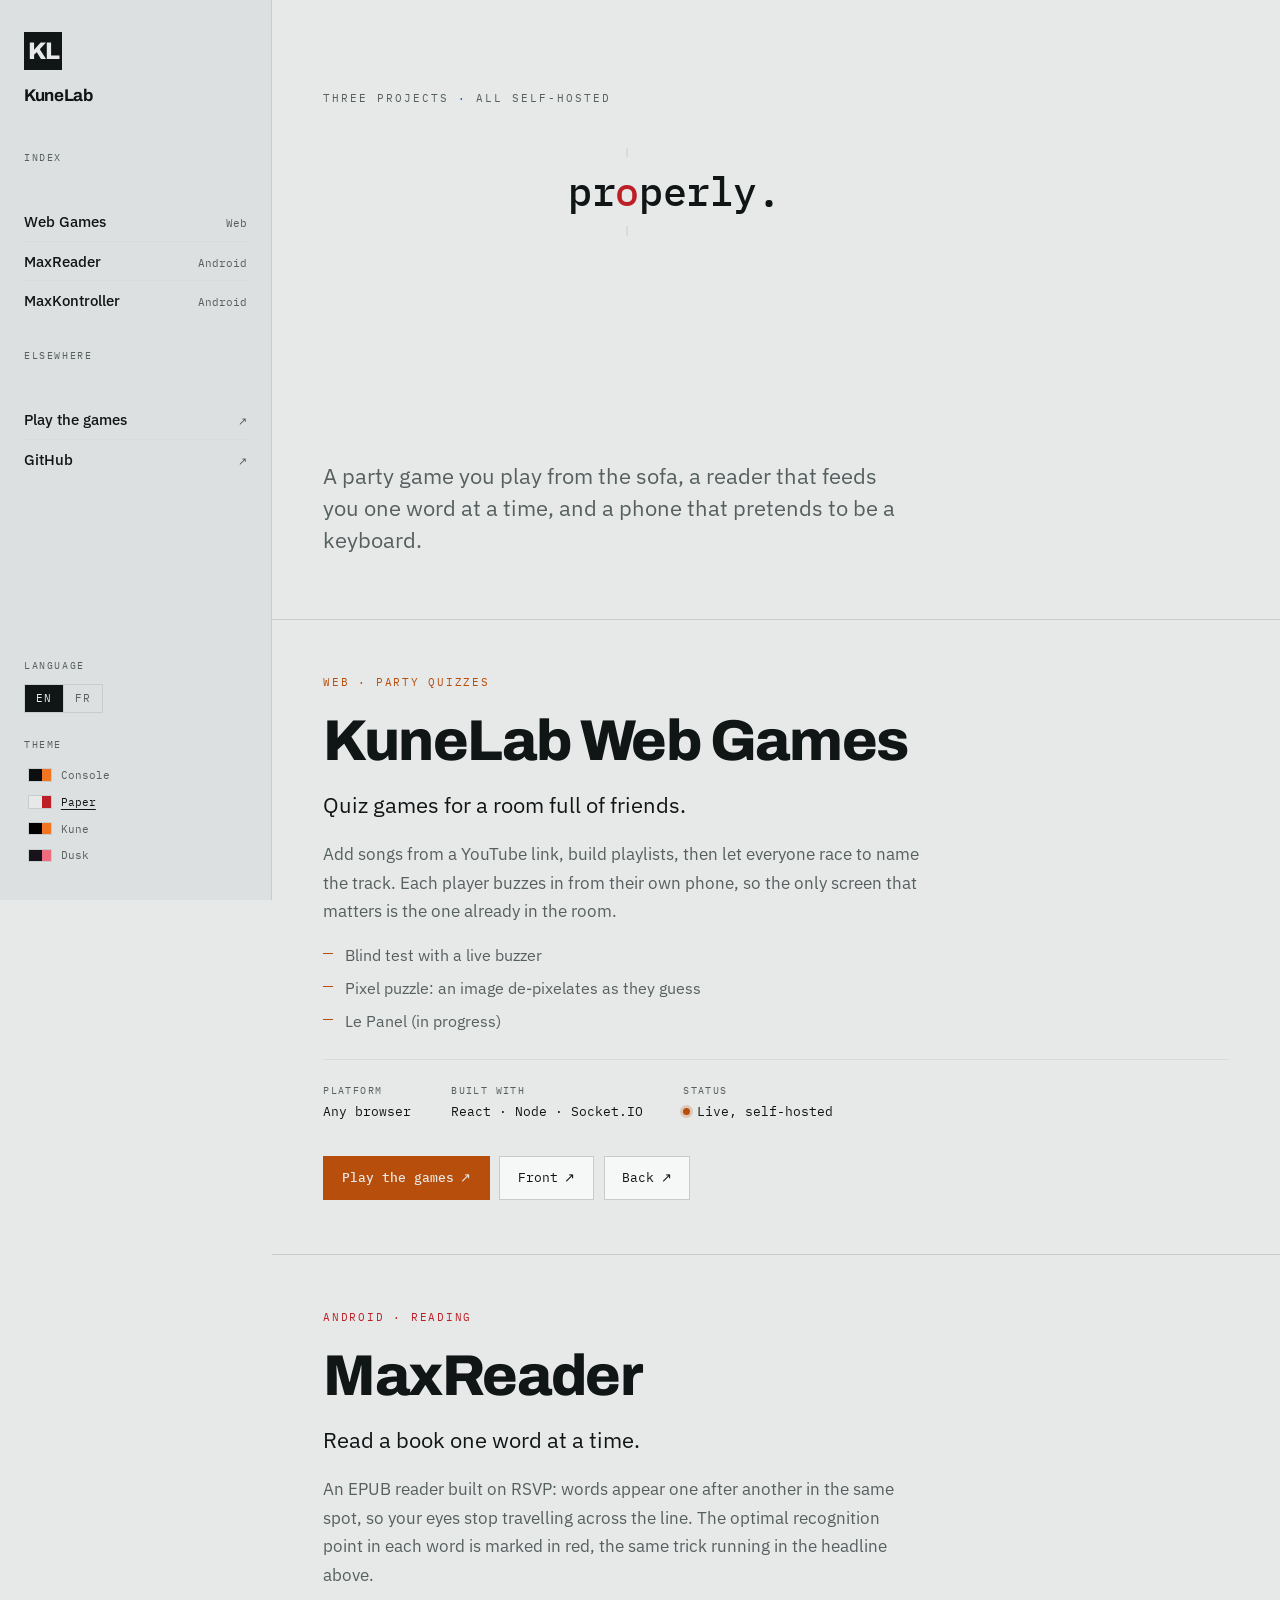
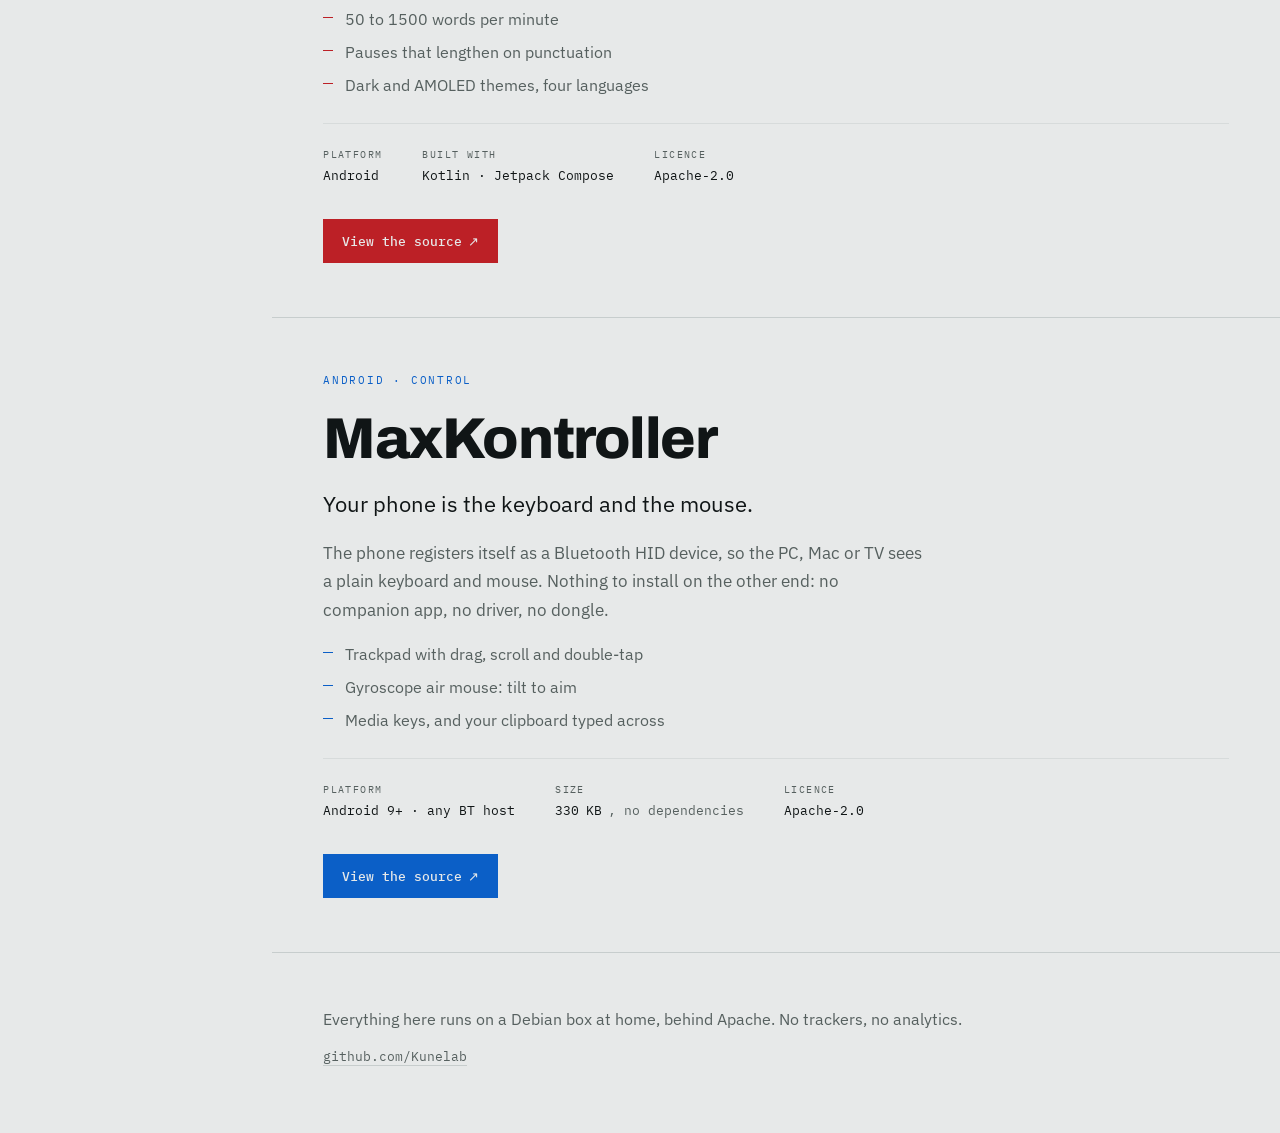
==== index.html @ f1deb6cd "initial commit" ====
<!doctype html>
<html lang="en">
  <head>
    <meta charset="utf-8" />
    <meta name="viewport" content="width=device-width, initial-scale=1" />
    <title>KuneLab: projects</title>
    <meta
      name="description"
      content="Index of the projects built at KuneLab: Web Games party quizzes, the MaxReader RSVP reader, and the MaxKontroller Bluetooth remote."
    />
    <link
      rel="icon"
      href="data:image/svg+xml,%3Csvg xmlns='http://www.w3.org/2000/svg' viewBox='0 0 32 32'%3E%3Crect width='32' height='32' rx='6' fill='%230B0F10'/%3E%3Cpath d='M10 9h3v5l5-5h4l-6 6 6 8h-4l-5-6v6h-3z' fill='%23F47521'/%3E%3C/svg%3E"
    />
    <link rel="stylesheet" href="assets/css/hub.css" />
  </head>
  <body>
    <a class="skip" href="#main" data-i18n="skip">Skip to content</a>

    <div class="shell">
      <header class="rail">
        <div class="rail__top">
          <a class="mark" href="#top">
            <span class="mark__glyph" aria-hidden="true">KL</span>
            <span class="mark__name">KuneLab</span>
          </a>
        </div>

        <nav class="rail__nav" aria-label="Projects">
          <p class="rail__label" data-i18n="navIndex">Index</p>
          <ol class="nav">
            <li>
              <a href="#web-games"
                ><span class="nav__name" data-i18n="navGames">Web Games</span
                ><span class="nav__kind" data-i18n="kindWeb">Web</span></a
              >
            </li>
            <li>
              <a href="#maxreader"
                ><span class="nav__name">MaxReader</span
                ><span class="nav__kind" data-i18n="kindAndroid"
                  >Android</span
                ></a
              >
            </li>
            <li>
              <a href="#maxkontroller"
                ><span class="nav__name">MaxKontroller</span
                ><span class="nav__kind" data-i18n="kindAndroid2"
                  >Android</span
                ></a
              >
            </li>
          </ol>

          <p class="rail__label" data-i18n="navElsewhere">Elsewhere</p>
          <ul class="nav nav--ext">
            <li>
              <a href="https://kunelab.duckdns.org" rel="noopener"
                ><span class="nav__name" data-i18n="playGames">Play the games</span
                ><span class="nav__ext" aria-hidden="true">↗</span></a
              >
            </li>
            <li>
              <a href="https://github.com/Kunelab" rel="noopener"
                ><span class="nav__name">GitHub</span
                ><span class="nav__ext" aria-hidden="true">↗</span></a
              >
            </li>
          </ul>
        </nav>

        <div class="rail__controls">
          <div class="ctl">
            <p class="rail__label" id="lang-label" data-i18n="language">
              Language
            </p>
            <div class="seg" role="group" aria-labelledby="lang-label">
              <button
                type="button"
                class="seg__btn"
                data-lang="en"
                aria-pressed="true"
              >
                EN
              </button>
              <button
                type="button"
                class="seg__btn"
                data-lang="fr"
                aria-pressed="false"
              >
                FR
              </button>
            </div>
          </div>

          <div class="ctl">
            <p class="rail__label" id="theme-label" data-i18n="theme">Theme</p>
            <div class="themes" role="group" aria-labelledby="theme-label">
              <button
                type="button"
                class="swatch"
                data-set-theme="console"
                aria-pressed="true"
              >
                <span
                  class="swatch__chip swatch__chip--console"
                  aria-hidden="true"
                ></span>
                <span class="swatch__name">Console</span>
              </button>
              <button
                type="button"
                class="swatch"
                data-set-theme="paper"
                aria-pressed="false"
              >
                <span
                  class="swatch__chip swatch__chip--paper"
                  aria-hidden="true"
                ></span>
                <span class="swatch__name">Paper</span>
              </button>
              <button
                type="button"
                class="swatch"
                data-set-theme="kune"
                aria-pressed="false"
              >
                <span
                  class="swatch__chip swatch__chip--kune"
                  aria-hidden="true"
                ></span>
                <span class="swatch__name">Kune</span>
              </button>
              <button
                type="button"
                class="swatch"
                data-set-theme="dusk"
                aria-pressed="false"
              >
                <span
                  class="swatch__chip swatch__chip--dusk"
                  aria-hidden="true"
                ></span>
                <span class="swatch__name">Dusk</span>
              </button>
            </div>
          </div>
        </div>
      </header>

      <main id="main" class="main">
        <section class="hero" id="top">
          <p class="hero__eyebrow">
            <span data-i18n="heroEyebrow">Three projects</span>
            <span class="hero__dot" aria-hidden="true">·</span>
            <span data-i18n="heroEyebrow2">all self-hosted</span>
          </p>

          <div class="rsvp" aria-hidden="true">
            <div class="rsvp__guide rsvp__guide--top"></div>
            <div class="rsvp__word">
              <span class="rsvp__pre"></span><span class="rsvp__orp"></span
              ><span class="rsvp__post"></span>
            </div>
            <div class="rsvp__guide rsvp__guide--bottom"></div>
          </div>

          <h1 class="hero__title" data-i18n="heroTitle">
            Small things that do one thing properly.
          </h1>
          <p class="hero__sub" data-i18n="heroSub">
            A party game you play from the sofa, a reader that feeds you one
            word at a time, and a phone that pretends to be a keyboard.
          </p>
        </section>

        <article class="entry entry--kune" id="web-games">
          <p class="entry__kind">
            <span data-i18n="kuneKind">Web · party quizzes</span>
          </p>
          <h2 class="entry__title">KuneLab Web Games</h2>
          <p class="entry__thesis" data-i18n="kuneThesis">
            Party games for a room full of friends.
          </p>
          <div class="entry__body">
            <p data-i18n="kuneDesc">
              Add songs from a YouTube link, build playlists, then let everyone
              race to name the track. Each player buzzes in from their own
              phone, so the only screen that matters is the one already in the
              room.
            </p>
            <ul class="feats">
              <li data-i18n="kuneF1">Blind test with a live buzzer</li>
              <li data-i18n="kuneF2">
                Pixel puzzle: an image de-pixelates as they guess
              </li>
              <li data-i18n="kuneF3">Le Panel (in progress)</li>
            </ul>
          </div>
          <dl class="spec">
            <div>
              <dt data-i18n="specPlatform">Platform</dt>
              <dd data-i18n="kuneSpec1">Any browser</dd>
            </div>
            <div>
              <dt data-i18n="specBuilt">Built with</dt>
              <dd>React · Node · Socket.IO</dd>
            </div>
            <div>
              <dt data-i18n="specStatus">Status</dt>
              <dd>
                <span class="dot dot--live" aria-hidden="true"></span
                ><span data-i18n="kuneSpec3">Live, self-hosted</span>
              </dd>
            </div>
          </dl>
          <div class="entry__actions">
            <a
              class="btn btn--primary"
              href="https://kunelab.duckdns.org"
              rel="noopener"
              ><span data-i18n="kuneCta">Play the games</span>
              <span aria-hidden="true">↗</span></a
            >
            <a
              class="btn"
              href="https://github.com/Kunelab/web-games-front"
              rel="noopener"
              ><span data-i18n="sourceFront">Front</span>
              <span aria-hidden="true">↗</span></a
            >
            <a
              class="btn"
              href="https://github.com/Kunelab/web-games-back"
              rel="noopener"
              ><span data-i18n="sourceBack">Back</span>
              <span aria-hidden="true">↗</span></a
            >
          </div>
        </article>

        <article class="entry entry--reader" id="maxreader">
          <p class="entry__kind">
            <span data-i18n="readerKind">Android · reading</span>
          </p>
          <h2 class="entry__title">MaxReader</h2>
          <p class="entry__thesis" data-i18n="readerThesis">
            Read a book one word at a time.
          </p>
          <div class="entry__body">
            <p data-i18n="readerDesc">
              An EPUB reader built on RSVP: words appear one after another in
              the same spot, so your eyes stop travelling across the line. The
              optimal recognition point in each word is marked in red, the same
              trick running in the headline above.
            </p>
            <ul class="feats">
              <li data-i18n="readerF1">50 to 1500 words per minute</li>
              <li data-i18n="readerF2">Pauses that lengthen on punctuation</li>
              <li data-i18n="readerF3">
                Dark and AMOLED themes, four languages
              </li>
            </ul>
          </div>
          <dl class="spec">
            <div>
              <dt data-i18n="specPlatform2">Platform</dt>
              <dd>Android</dd>
            </div>
            <div>
              <dt data-i18n="specBuilt2">Built with</dt>
              <dd>Kotlin · Jetpack Compose</dd>
            </div>
            <div>
              <dt data-i18n="specLicence">Licence</dt>
              <dd>Apache-2.0</dd>
            </div>
          </dl>
          <div class="entry__actions">
            <a
              class="btn btn--primary"
              href="https://github.com/Kunelab/MaxReader"
              rel="noopener"
              ><span data-i18n="viewSource">View the source</span>
              <span aria-hidden="true">↗</span></a
            >
          </div>
        </article>

        <article class="entry entry--kontroller" id="maxkontroller">
          <p class="entry__kind">
            <span data-i18n="kontrollerKind">Android · control</span>
          </p>
          <h2 class="entry__title">MaxKontroller</h2>
          <p class="entry__thesis" data-i18n="kontrollerThesis">
            Your phone is the keyboard and the mouse.
          </p>
          <div class="entry__body">
            <p data-i18n="kontrollerDesc">
              The phone registers itself as a Bluetooth HID device, so the PC,
              Mac or TV sees a plain keyboard and mouse. Nothing to install on
              the other end: no companion app, no driver, no dongle.
            </p>
            <ul class="feats">
              <li data-i18n="kontrollerF1">
                Trackpad with drag, scroll and double-tap
              </li>
              <li data-i18n="kontrollerF2">Gyroscope air mouse: tilt to aim</li>
              <li data-i18n="kontrollerF3">
                Media keys, and your clipboard typed across
              </li>
            </ul>
          </div>
          <dl class="spec">
            <div>
              <dt data-i18n="specPlatform3">Platform</dt>
              <dd data-i18n="kontrollerSpec1">Android 9+ · any BT host</dd>
            </div>
            <div>
              <dt data-i18n="specSize">Size</dt>
              <dd>
                <span class="num">330</span> KB<span
                  class="spec__note"
                  data-i18n="noDeps"
                  >, no dependencies</span
                >
              </dd>
            </div>
            <div>
              <dt data-i18n="specLicence2">Licence</dt>
              <dd>Apache-2.0</dd>
            </div>
          </dl>
          <div class="entry__actions">
            <a
              class="btn btn--primary"
              href="https://github.com/Kunelab/MaxKontroller"
              rel="noopener"
              ><span data-i18n="viewSource2">View the source</span>
              <span aria-hidden="true">↗</span></a
            >
          </div>
        </article>

        <footer class="foot">
          <p data-i18n="footNote">
            Everything here runs on a Debian box at home, behind Apache. No
            trackers, no analytics.
          </p>
          <p class="foot__meta">
            <a href="https://github.com/Kunelab" rel="noopener"
              >github.com/Kunelab</a
            >
          </p>
        </footer>
      </main>
    </div>

    <script src="assets/js/hub.js"></script>
  </body>
</html>
---- assets/css/hub.css ----
/* ============================================================
   Maxime Pinard hub
   Archivo (display) · IBM Plex Sans (body) · IBM Plex Mono (spec)
   ============================================================ */

@font-face{font-family:Archivo;font-style:normal;font-weight:700;font-display:swap;
  src:url(../fonts/archivo-700-latin.woff2) format("woff2");
  unicode-range:U+0000-00FF,U+0131,U+0152-0153,U+02BB-02BC,U+02C6,U+02DA,U+02DC,U+2000-206F,U+2074,U+20AC,U+2122,U+2191,U+2193,U+2212,U+2215,U+FEFF,U+FFFD}
@font-face{font-family:Archivo;font-style:normal;font-weight:700;font-display:swap;
  src:url(../fonts/archivo-700-latin-ext.woff2) format("woff2");
  unicode-range:U+0100-02BA,U+02BD-02C5,U+02C7-02CC,U+1E00-1E9F,U+2020,U+20A0-20AB,U+2C60-2C7F,U+A720-A7FF}
@font-face{font-family:Archivo;font-style:normal;font-weight:800;font-display:swap;
  src:url(../fonts/archivo-800-latin.woff2) format("woff2");
  unicode-range:U+0000-00FF,U+0131,U+0152-0153,U+2000-206F,U+2122,U+FEFF,U+FFFD}
@font-face{font-family:Archivo;font-style:normal;font-weight:800;font-display:swap;
  src:url(../fonts/archivo-800-latin-ext.woff2) format("woff2");
  unicode-range:U+0100-02BA,U+1E00-1E9F,U+2C60-2C7F,U+A720-A7FF}

@font-face{font-family:"Plex Sans";font-style:normal;font-weight:400;font-display:swap;
  src:url(../fonts/plexsans-400-latin.woff2) format("woff2");
  unicode-range:U+0000-00FF,U+0131,U+0152-0153,U+2000-206F,U+20AC,U+2122,U+FEFF,U+FFFD}
@font-face{font-family:"Plex Sans";font-style:normal;font-weight:400;font-display:swap;
  src:url(../fonts/plexsans-400-latin-ext.woff2) format("woff2");
  unicode-range:U+0100-02BA,U+1E00-1E9F,U+2C60-2C7F,U+A720-A7FF}
@font-face{font-family:"Plex Sans";font-style:normal;font-weight:500;font-display:swap;
  src:url(../fonts/plexsans-500-latin.woff2) format("woff2");
  unicode-range:U+0000-00FF,U+0131,U+0152-0153,U+2000-206F,U+20AC,U+2122,U+FEFF,U+FFFD}
@font-face{font-family:"Plex Sans";font-style:normal;font-weight:500;font-display:swap;
  src:url(../fonts/plexsans-500-latin-ext.woff2) format("woff2");
  unicode-range:U+0100-02BA,U+1E00-1E9F,U+2C60-2C7F,U+A720-A7FF}

@font-face{font-family:"Plex Mono";font-style:normal;font-weight:400;font-display:swap;
  src:url(../fonts/plexmono-400-latin.woff2) format("woff2");
  unicode-range:U+0000-00FF,U+0131,U+0152-0153,U+2000-206F,U+20AC,U+2122,U+FEFF,U+FFFD}
@font-face{font-family:"Plex Mono";font-style:normal;font-weight:400;font-display:swap;
  src:url(../fonts/plexmono-400-latin-ext.woff2) format("woff2");
  unicode-range:U+0100-02BA,U+1E00-1E9F,U+2C60-2C7F,U+A720-A7FF}
@font-face{font-family:"Plex Mono";font-style:normal;font-weight:500;font-display:swap;
  src:url(../fonts/plexmono-500-latin.woff2) format("woff2");
  unicode-range:U+0000-00FF,U+0131,U+0152-0153,U+2000-206F,U+20AC,U+2122,U+FEFF,U+FFFD}
@font-face{font-family:"Plex Mono";font-style:normal;font-weight:500;font-display:swap;
  src:url(../fonts/plexmono-500-latin-ext.woff2) format("woff2");
  unicode-range:U+0100-02BA,U+1E00-1E9F,U+2C60-2C7F,U+A720-A7FF}

/* ---------- tokens : PAPER is the complete light default ---------- */
:root{
  --ground:#E7E9E9; --surface:#F6F7F7; --sunk:#DDE0E0;
  --line:#C7CDCD; --line-soft:#D7DBDB;
  --ink:#101516; --ink-muted:#56605F;
  --a-kune:#B84E0B; --a-reader:#BC2026; --a-kontroller:#0B5FC7;
  --focus:#0B5FC7; --orp:#BC2026;
  --shadow:0 1px 0 rgba(16,21,22,.06);

  --display:Archivo,"Arial Black",system-ui,sans-serif;
  --body:"Plex Sans",system-ui,-apple-system,Segoe UI,sans-serif;
  --mono:"Plex Mono",ui-monospace,SFMono-Regular,Consolas,monospace;

  --s-1:.8125rem; --s0:1rem; --s1:1.0625rem; --s2:1.375rem;
  --s3:clamp(2.2rem,5.5vw,3.6rem); --s4:clamp(2.6rem,7.5vw,5.4rem);

  --rail:17rem; --measure:60ch; --pad:clamp(1.25rem,4vw,3.5rem);
}

/* system dark, when no explicit host or hub choice */
@media (prefers-color-scheme:dark){
  :root:not([data-theme="light"]){
    --ground:#0B0F10; --surface:#121819; --sunk:#080B0C;
    --line:#232D2F; --line-soft:#1A2224;
    --ink:#E6EDEB; --ink-muted:#8B9A98;
    --a-kune:#F47521; --a-reader:#E5484D; --a-kontroller:#5B9DFF;
    --focus:#46C9B4; --orp:#E5484D;
    --shadow:0 1px 0 rgba(0,0,0,.5);
  }
}
/* host toggle set to dark */
:root[data-theme="dark"]{
  --ground:#0B0F10; --surface:#121819; --sunk:#080B0C;
  --line:#232D2F; --line-soft:#1A2224;
  --ink:#E6EDEB; --ink-muted:#8B9A98;
  --a-kune:#F47521; --a-reader:#E5484D; --a-kontroller:#5B9DFF;
  --focus:#46C9B4; --orp:#E5484D;
  --shadow:0 1px 0 rgba(0,0,0,.5);
}

/* ---------- explicit theme propositions (must come last) ---------- */
:root[data-hub-theme="paper"]{
  --ground:#E7E9E9; --surface:#F6F7F7; --sunk:#DDE0E0;
  --line:#C7CDCD; --line-soft:#D7DBDB;
  --ink:#101516; --ink-muted:#56605F;
  --a-kune:#B84E0B; --a-reader:#BC2026; --a-kontroller:#0B5FC7;
  --focus:#0B5FC7; --orp:#BC2026;
  --shadow:0 1px 0 rgba(16,21,22,.06);
}
:root[data-hub-theme="console"]{
  --ground:#0B0F10; --surface:#121819; --sunk:#080B0C;
  --line:#232D2F; --line-soft:#1A2224;
  --ink:#E6EDEB; --ink-muted:#8B9A98;
  --a-kune:#F47521; --a-reader:#E5484D; --a-kontroller:#5B9DFF;
  --focus:#46C9B4; --orp:#E5484D;
  --shadow:0 1px 0 rgba(0,0,0,.5);
}
:root[data-hub-theme="kune"]{
  --ground:#000000; --surface:#0C0C0C; --sunk:#000000;
  --line:#282828; --line-soft:#1A1A1A;
  --ink:#FFFFFF; --ink-muted:#979797;
  --a-kune:#F47521; --a-reader:#F47521; --a-kontroller:#F47521;
  --focus:#F47521; --orp:#F47521;
  --shadow:0 1px 0 rgba(0,0,0,.6);
}
:root[data-hub-theme="dusk"]{
  --ground:#17121C; --surface:#201A28; --sunk:#110D15;
  --line:#332B3E; --line-soft:#261F2E;
  --ink:#F1E7EC; --ink-muted:#A294AE;
  --a-kune:#F0A868; --a-reader:#EE6C7E; --a-kontroller:#8FA7F0;
  --focus:#F0A868; --orp:#EE6C7E;
  --shadow:0 1px 0 rgba(0,0,0,.5);
}

/* ---------- base ---------- */
*,*::before,*::after{box-sizing:border-box}
html{-webkit-text-size-adjust:100%}
body{
  margin:0; background:var(--ground); color:var(--ink);
  font-family:var(--body); font-size:var(--s1); line-height:1.62;
  -webkit-font-smoothing:antialiased;
}
h1,h2,h3{margin:0; font-family:var(--display); font-weight:800; line-height:1.02;
  letter-spacing:-.025em; text-wrap:balance}
p{margin:0}
ul,ol{margin:0; padding:0; list-style:none}
a{color:inherit}
:focus-visible{outline:2px solid var(--focus); outline-offset:3px; border-radius:2px}

.skip{position:absolute; left:-9999px; top:0; z-index:20; background:var(--surface);
  color:var(--ink); padding:.75rem 1rem; border:1px solid var(--line)}
.skip:focus{left:.5rem; top:.5rem}

.shell{display:grid; grid-template-columns:var(--rail) minmax(0,1fr); min-height:100vh}

/* ---------- rail ---------- */
.rail{
  position:sticky; top:0; align-self:start; height:100vh;
  display:flex; flex-direction:column; gap:2.5rem;
  padding:2rem 1.5rem; border-right:1px solid var(--line);
  background:var(--sunk); overflow-y:auto;
}
.mark{display:grid; gap:.15rem; text-decoration:none}
.mark__glyph{
  font-family:var(--display); font-weight:800; font-size:1.5rem; letter-spacing:-.05em;
  color:var(--ground); background:var(--ink); width:2.4rem; height:2.4rem;
  display:grid; place-items:center; margin-bottom:.6rem;
}
.mark__name{font-family:var(--display); font-weight:700; font-size:1.0625rem; letter-spacing:-.02em}
.mark__role{font-family:var(--mono); font-size:.6875rem; line-height:1.45; color:var(--ink-muted)}

.rail__label{
  font-family:var(--mono); font-size:.625rem; text-transform:uppercase;
  letter-spacing:.16em; color:var(--ink-muted); margin-bottom:.6rem;
}
.rail__nav{display:grid; gap:1.75rem}
.nav{display:grid; gap:.1rem}
.nav a{
  display:flex; align-items:baseline; justify-content:space-between; gap:.5rem;
  text-decoration:none; padding:.4rem 0; border-bottom:1px solid var(--line-soft);
}
.nav li:last-child a{border-bottom:0}
.nav__name{font-weight:500; font-size:.9375rem}
.nav__kind,.nav__ext{font-family:var(--mono); font-size:.6875rem; color:var(--ink-muted)}
.nav a:hover .nav__name{color:var(--focus)}
.nav a:hover .nav__kind,.nav a:hover .nav__ext{color:var(--focus)}

.rail__controls{margin-top:auto; display:grid; gap:1.5rem}
.seg{display:inline-flex; border:1px solid var(--line)}
.seg__btn{
  font-family:var(--mono); font-size:.6875rem; letter-spacing:.08em;
  padding:.4rem .7rem; background:transparent; color:var(--ink-muted);
  border:0; cursor:pointer;
}
.seg__btn+.seg__btn{border-left:1px solid var(--line)}
.seg__btn[aria-pressed="true"]{background:var(--ink); color:var(--ground)}

.themes{display:grid; gap:.1rem}
.swatch{
  display:flex; align-items:center; gap:.55rem; width:100%;
  background:transparent; border:0; cursor:pointer; padding:.35rem .25rem;
  color:var(--ink-muted); font-family:var(--mono); font-size:.6875rem; text-align:left;
}
.swatch__chip{width:1.5rem; height:.85rem; border:1px solid var(--line); flex:none;
  background:linear-gradient(90deg,var(--chip-bg) 0 60%,var(--chip-fg) 60% 100%)}
.swatch__chip--console{--chip-bg:#0B0F10; --chip-fg:#F47521}
.swatch__chip--paper{--chip-bg:#E7E9E9; --chip-fg:#BC2026}
.swatch__chip--kune{--chip-bg:#000; --chip-fg:#F47521}
.swatch__chip--dusk{--chip-bg:#17121C; --chip-fg:#EE6C7E}
.swatch:hover{color:var(--ink)}
.swatch[aria-pressed="true"]{color:var(--ink)}
.swatch[aria-pressed="true"] .swatch__name{text-decoration:underline; text-underline-offset:3px}

/* ---------- main ---------- */
.main{min-width:0}
.hero{padding:clamp(3.5rem,10vh,7rem) var(--pad) clamp(3rem,7vh,5rem)}
.hero__eyebrow{
  font-family:var(--mono); font-size:.6875rem; text-transform:uppercase;
  letter-spacing:.18em; color:var(--ink-muted); margin-bottom:2.5rem;
}
.hero__dot{color:var(--focus)}

/* RSVP display: the recognition point stays pinned to one x-position */
.rsvp{
  position:relative; height:5.5rem; margin-bottom:1.75rem;
  max-width:min(38rem,100%); display:none; align-content:center; overflow:hidden;
  transition:height .45s ease, margin-bottom .45s ease, opacity .3s ease;
}
.rsvp__guide{position:absolute; left:50%; width:1px; height:.6rem; background:var(--line);
  transform:translateX(-.5px)}
.rsvp__guide--top{top:0}
.rsvp__guide--bottom{bottom:0}
.rsvp__word{
  display:flex; align-items:baseline; font-family:var(--mono); font-weight:500;
  font-size:clamp(1.5rem,4.5vw,2.5rem); letter-spacing:-.01em;
}
.rsvp__pre{flex:1; text-align:right}
.rsvp__post{flex:1; text-align:left}
.rsvp__orp{color:var(--orp); font-weight:500}
.rsvp[data-done="true"]{height:0; margin-bottom:0; opacity:0}

.hero__title{font-size:var(--s4); max-width:19ch; margin-bottom:1.25rem}
.hero__sub{font-size:var(--s2); color:var(--ink-muted); max-width:44ch; line-height:1.45}

/* ---------- entries ---------- */
.entry{
  --accent:var(--focus);
  padding:clamp(2.5rem,6vh,4rem) var(--pad);
  border-top:1px solid var(--line);
  display:grid; gap:1.25rem;
}
.entry--kune{--accent:var(--a-kune)}
.entry--reader{--accent:var(--a-reader)}
.entry--kontroller{--accent:var(--a-kontroller)}

.entry__kind{
  font-family:var(--mono); font-size:.6875rem; text-transform:uppercase;
  letter-spacing:.16em; color:var(--accent);
}
.entry__title{font-size:var(--s3)}
.entry__thesis{font-size:var(--s2); max-width:34ch; line-height:1.35}
.entry__body{display:grid; gap:1.1rem; max-width:var(--measure); color:var(--ink-muted)}
.entry__body p{line-height:1.68}

.feats{display:grid; gap:.45rem}
.feats li{position:relative; padding-left:1.35rem; font-size:var(--s0)}
.feats li::before{
  content:""; position:absolute; left:0; top:.62em; width:.6rem; height:1px;
  background:var(--accent);
}

.spec{
  display:flex; flex-wrap:wrap; gap:0 2.5rem; margin:.25rem 0 0;
  padding-top:1.1rem; border-top:1px solid var(--line-soft);
}
.spec div{display:grid; gap:.1rem; padding:.35rem 0}
.spec dt{
  font-family:var(--mono); font-size:.625rem; text-transform:uppercase;
  letter-spacing:.14em; color:var(--ink-muted);
}
.spec dd{margin:0; font-family:var(--mono); font-size:.8125rem; display:flex;
  align-items:center; gap:.4rem}
.spec__note{color:var(--ink-muted)}
.num{font-variant-numeric:tabular-nums}
.dot{width:.45rem; height:.45rem; border-radius:50%; background:var(--accent); flex:none}
.dot--live{box-shadow:0 0 0 3px color-mix(in srgb,var(--accent) 22%,transparent)}

.entry__actions{display:flex; flex-wrap:wrap; gap:.6rem; margin-top:.5rem}
.btn{
  display:inline-flex; align-items:center; gap:.4rem; text-decoration:none;
  font-family:var(--mono); font-size:.8125rem; padding:.65rem 1.1rem;
  border:1px solid var(--line); color:var(--ink); background:var(--surface);
  transition:border-color .15s ease, color .15s ease, background .15s ease;
}
.btn:hover{border-color:var(--accent); color:var(--accent)}
.btn--primary{background:var(--accent); border-color:var(--accent); color:var(--ground); font-weight:500}
.btn--primary:hover{background:transparent; color:var(--accent)}

/* ---------- footer ---------- */
.foot{
  padding:clamp(2.5rem,6vh,4rem) var(--pad) 4rem;
  border-top:1px solid var(--line); display:grid; gap:.6rem;
  color:var(--ink-muted); font-size:var(--s0);
}
.foot__meta a{font-family:var(--mono); font-size:.8125rem; text-decoration:none;
  border-bottom:1px solid var(--line)}
.foot__meta a:hover{color:var(--focus); border-color:var(--focus)}

/* ---------- responsive ---------- */
@media (max-width:60rem){
  .shell{grid-template-columns:minmax(0,1fr)}
  .rail{position:static; height:auto; border-right:0; border-bottom:1px solid var(--line);
    flex-direction:column; gap:1.75rem}
  .rail__nav{gap:1.25rem}
  .rail__controls{margin-top:0; grid-template-columns:auto 1fr; gap:1.25rem 2rem;
    align-items:start}
  .themes{grid-template-columns:repeat(2,minmax(0,1fr)); gap:.1rem .75rem}
  .hero{padding-top:3rem}
}

@media (max-width:26rem){
  .rail__controls{grid-template-columns:minmax(0,1fr); gap:1.25rem}
  .themes{grid-template-columns:minmax(0,1fr)}
}

@media (prefers-reduced-motion:reduce){
  *{animation-duration:.01ms !important; transition-duration:.01ms !important}
}
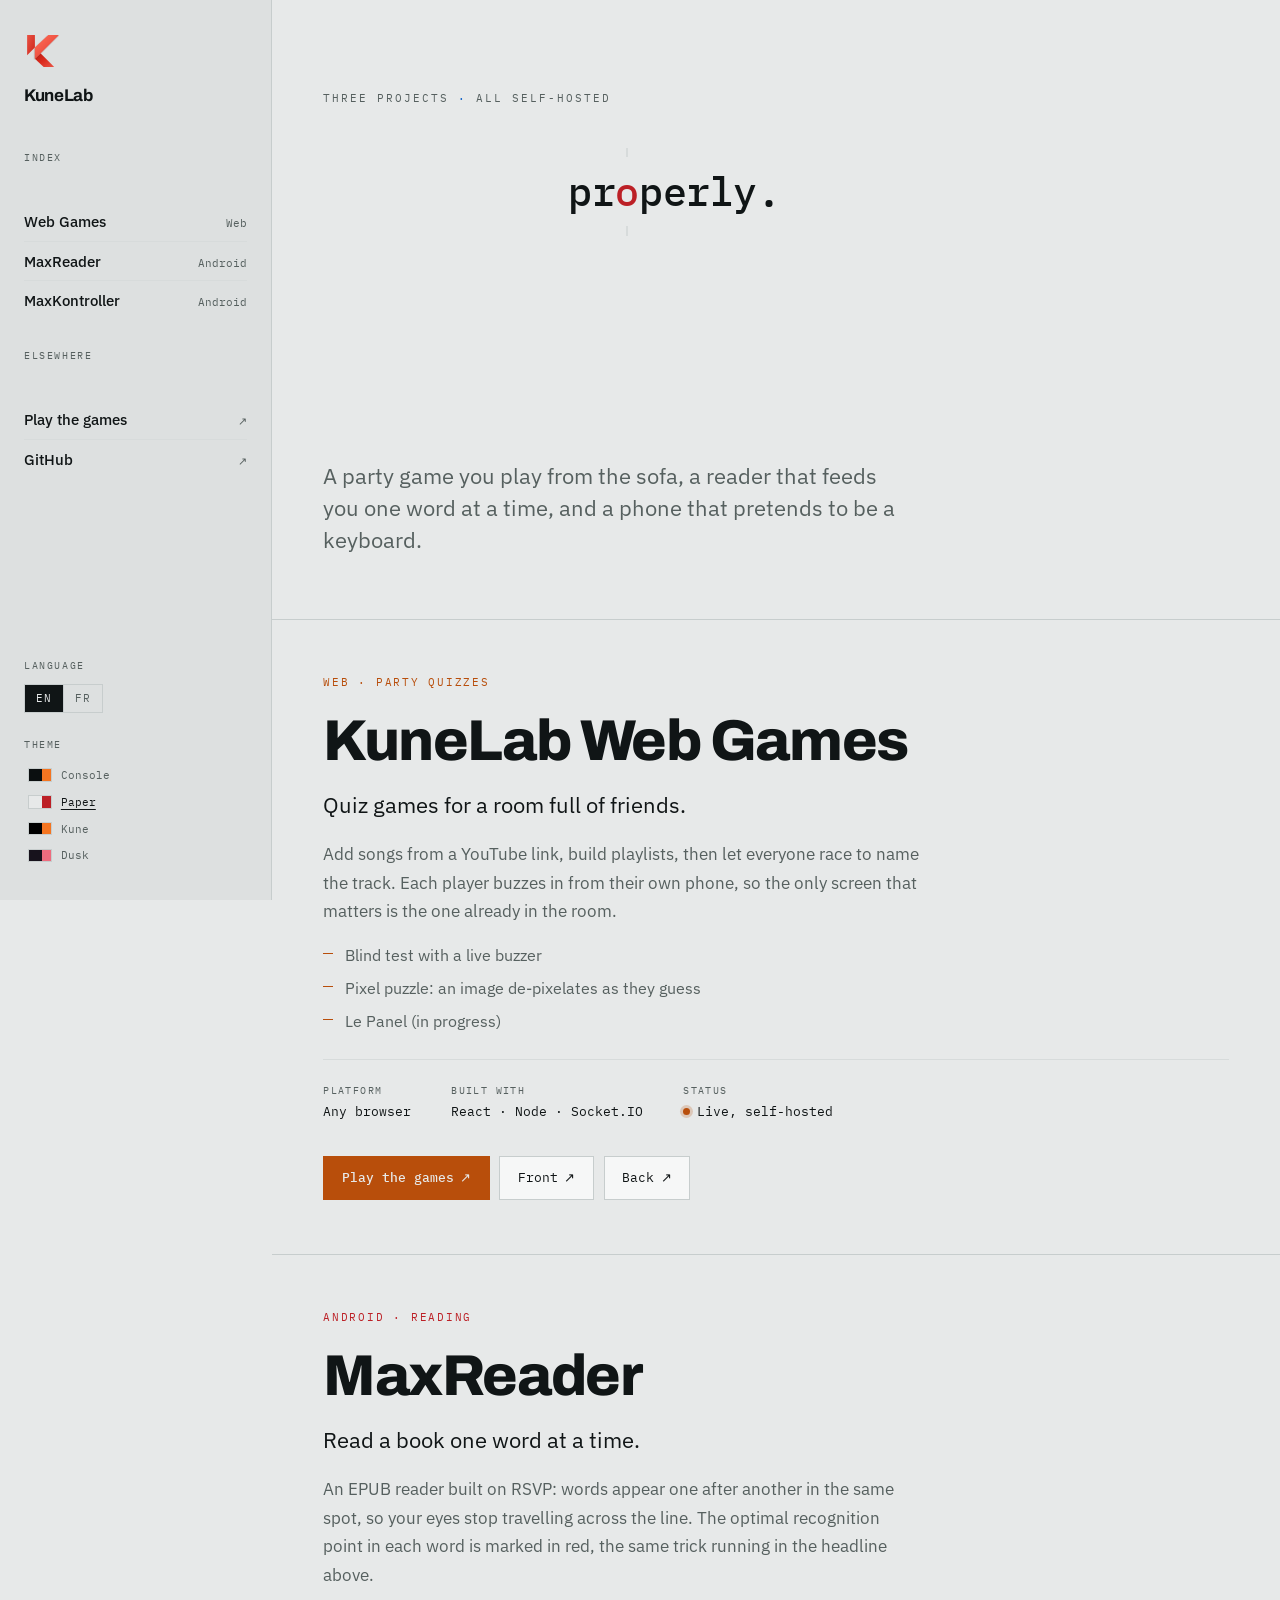
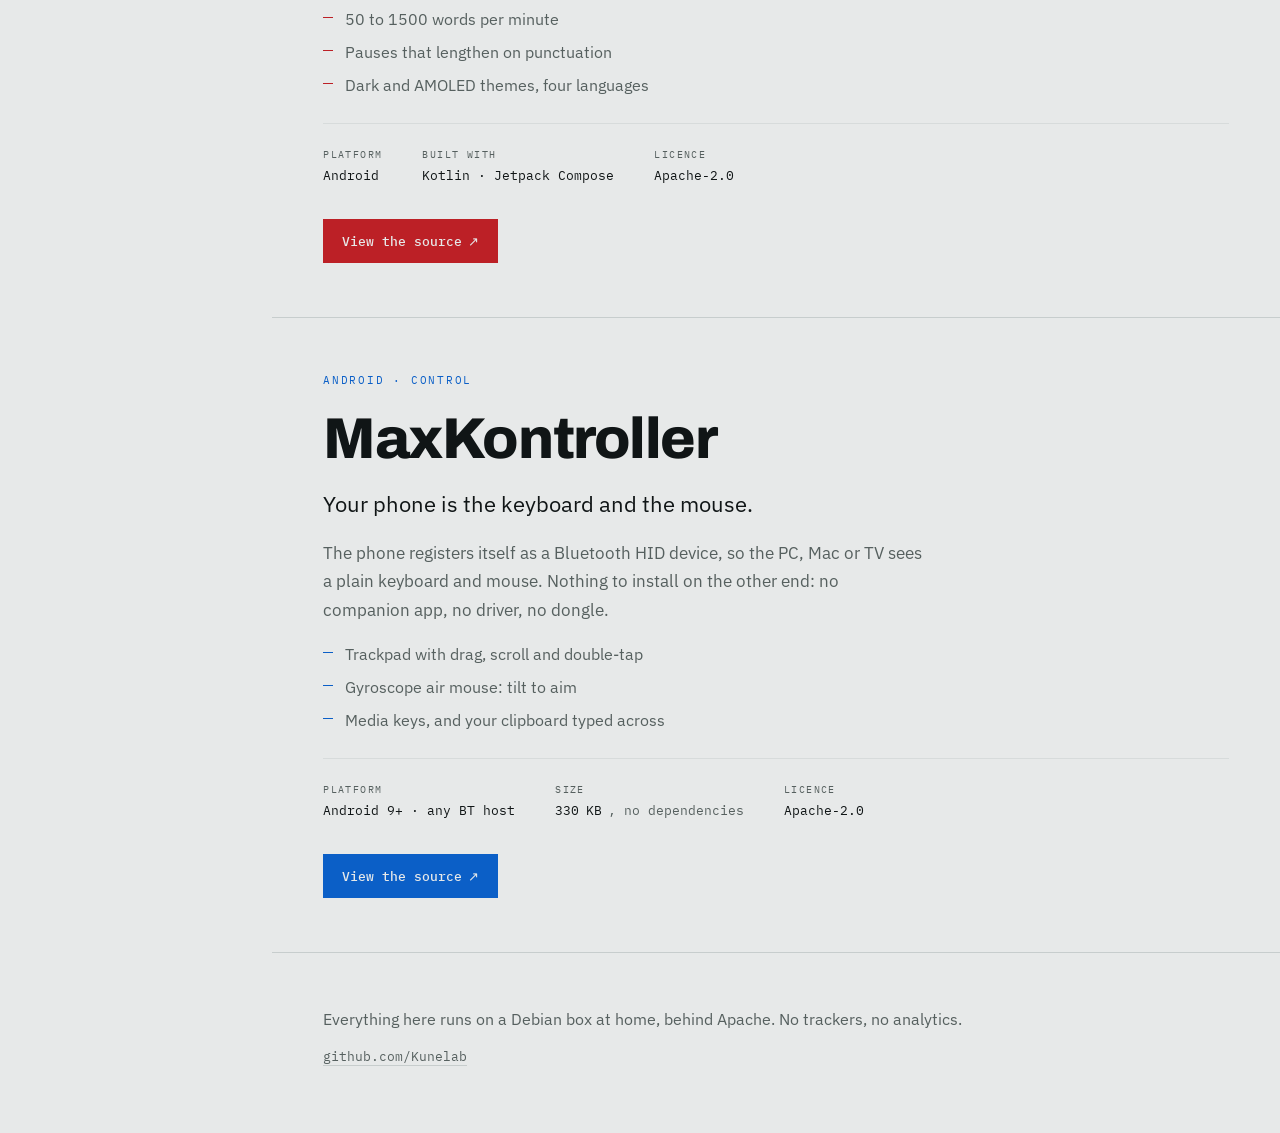
==== commit c537c0f0: "new icon" ====
--- a/index.html
+++ b/index.html
@@ -8,10 +8,7 @@
       name="description"
       content="Index of the projects built at KuneLab: Web Games party quizzes, the MaxReader RSVP reader, and the MaxKontroller Bluetooth remote."
     />
-    <link
-      rel="icon"
-      href="data:image/svg+xml,%3Csvg xmlns='http://www.w3.org/2000/svg' viewBox='0 0 32 32'%3E%3Crect width='32' height='32' rx='6' fill='%230B0F10'/%3E%3Cpath d='M10 9h3v5l5-5h4l-6 6 6 8h-4l-5-6v6h-3z' fill='%23F47521'/%3E%3C/svg%3E"
-    />
+    <link rel="icon" type="image/svg+xml" href="assets/img/KuneLab.svg" />
     <link rel="stylesheet" href="assets/css/hub.css" />
   </head>
   <body>
@@ -21,7 +18,9 @@
       <header class="rail">
         <div class="rail__top">
           <a class="mark" href="#top">
-            <span class="mark__glyph" aria-hidden="true">KL</span>
+            <!-- Decorative: the name is spelled out on the next line, so the logo
+                 adds nothing for a screen reader. -->
+            <img class="mark__glyph" src="assets/img/KuneLab.svg" alt="" width="38" height="38" />
             <span class="mark__name">KuneLab</span>
           </a>
         </div>
@@ -282,7 +281,7 @@
           <div class="entry__actions">
             <a
               class="btn btn--primary"
-              href="https://github.com/Kunelab/MaxReader"
+              href="https://github.com/Kunelab/reader"
               rel="noopener"
               ><span data-i18n="viewSource">View the source</span>
               <span aria-hidden="true">↗</span></a
@@ -337,7 +336,7 @@
           <div class="entry__actions">
             <a
               class="btn btn--primary"
-              href="https://github.com/Kunelab/MaxKontroller"
+              href="https://github.com/Kunelab/kontroller"
               rel="noopener"
               ><span data-i18n="viewSource2">View the source</span>
               <span aria-hidden="true">↗</span></a
--- a/assets/css/hub.css
+++ b/assets/css/hub.css
@@ -145,10 +145,10 @@
   background:var(--sunk); overflow-y:auto;
 }
 .mark{display:grid; gap:.15rem; text-decoration:none}
+/* The logo brings its own black tile, so this no longer paints one. It also no
+   longer needs the display face: it was a text placeholder reading "KL". */
 .mark__glyph{
-  font-family:var(--display); font-weight:800; font-size:1.5rem; letter-spacing:-.05em;
-  color:var(--ground); background:var(--ink); width:2.4rem; height:2.4rem;
-  display:grid; place-items:center; margin-bottom:.6rem;
+  width:2.4rem; height:2.4rem; display:block; margin-bottom:.6rem;
 }
 .mark__name{font-family:var(--display); font-weight:700; font-size:1.0625rem; letter-spacing:-.02em}
 .mark__role{font-family:var(--mono); font-size:.6875rem; line-height:1.45; color:var(--ink-muted)}
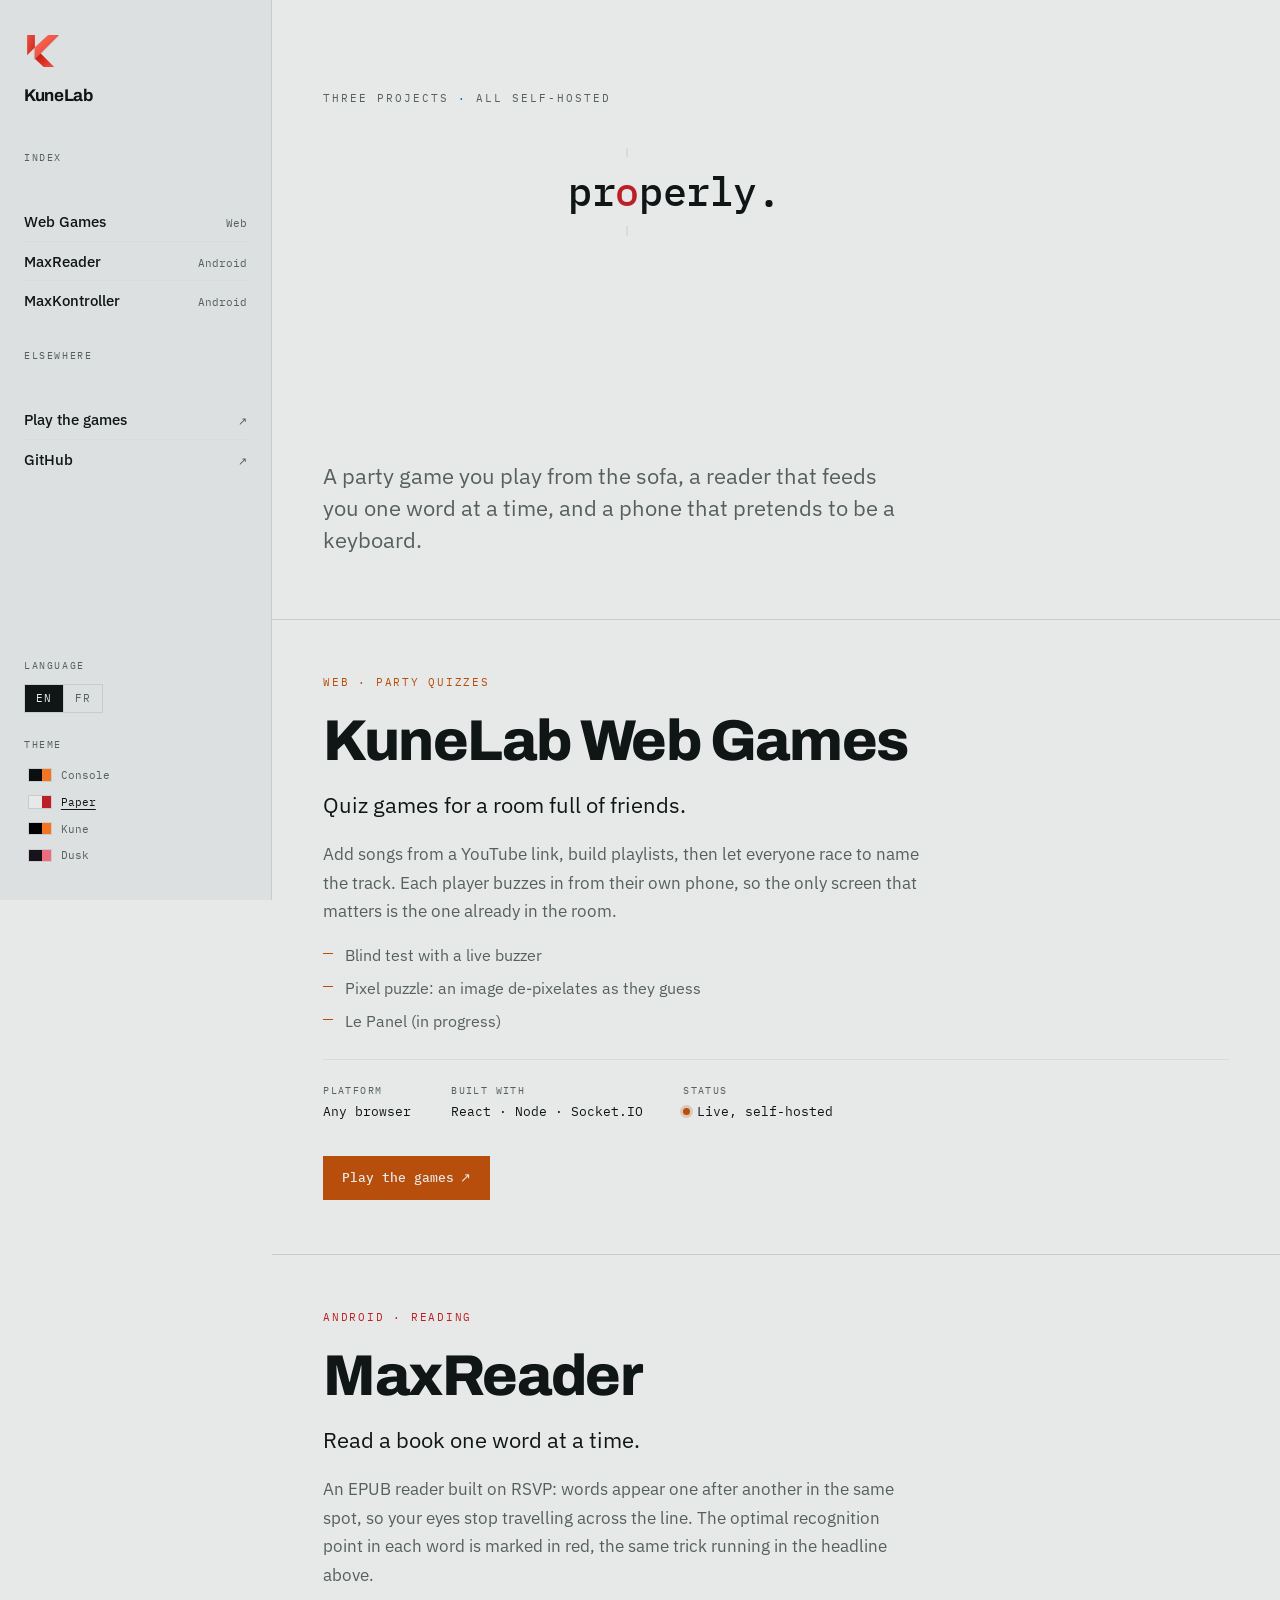
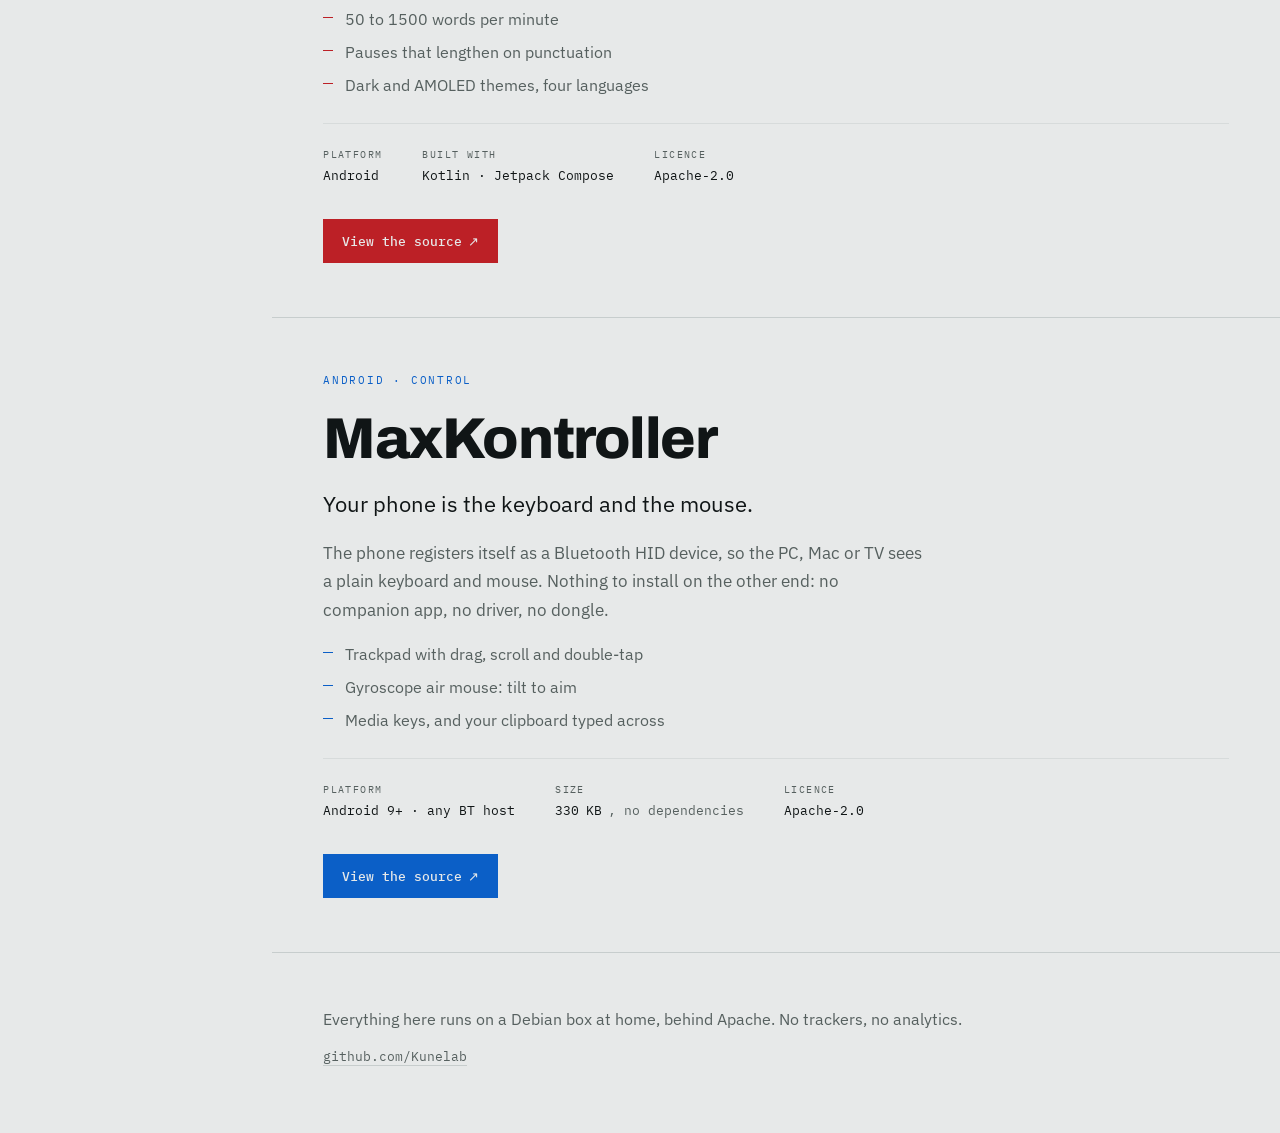
==== commit 96d35b99: "Fix button kunelab" ====
--- a/index.html
+++ b/index.html
@@ -20,7 +20,13 @@
           <a class="mark" href="#top">
             <!-- Decorative: the name is spelled out on the next line, so the logo
                  adds nothing for a screen reader. -->
-            <img class="mark__glyph" src="assets/img/KuneLab.svg" alt="" width="38" height="38" />
+            <img
+              class="mark__glyph"
+              src="assets/img/KuneLab.svg"
+              alt=""
+              width="38"
+              height="38"
+            />
             <span class="mark__name">KuneLab</span>
           </a>
         </div>
@@ -55,8 +61,9 @@
           <p class="rail__label" data-i18n="navElsewhere">Elsewhere</p>
           <ul class="nav nav--ext">
             <li>
-              <a href="https://kunelab.duckdns.org" rel="noopener"
-                ><span class="nav__name" data-i18n="playGames">Play the games</span
+              <a href="https://games.kunelab.duckdns.org" rel="noopener"
+                ><span class="nav__name" data-i18n="playGames"
+                  >Play the games</span
                 ><span class="nav__ext" aria-hidden="true">↗</span></a
               >
             </li>
@@ -219,23 +226,9 @@
           <div class="entry__actions">
             <a
               class="btn btn--primary"
-              href="https://kunelab.duckdns.org"
+              href="https://games.kunelab.duckdns.org"
               rel="noopener"
               ><span data-i18n="kuneCta">Play the games</span>
-              <span aria-hidden="true">↗</span></a
-            >
-            <a
-              class="btn"
-              href="https://github.com/Kunelab/web-games-front"
-              rel="noopener"
-              ><span data-i18n="sourceFront">Front</span>
-              <span aria-hidden="true">↗</span></a
-            >
-            <a
-              class="btn"
-              href="https://github.com/Kunelab/web-games-back"
-              rel="noopener"
-              ><span data-i18n="sourceBack">Back</span>
               <span aria-hidden="true">↗</span></a
             >
           </div>
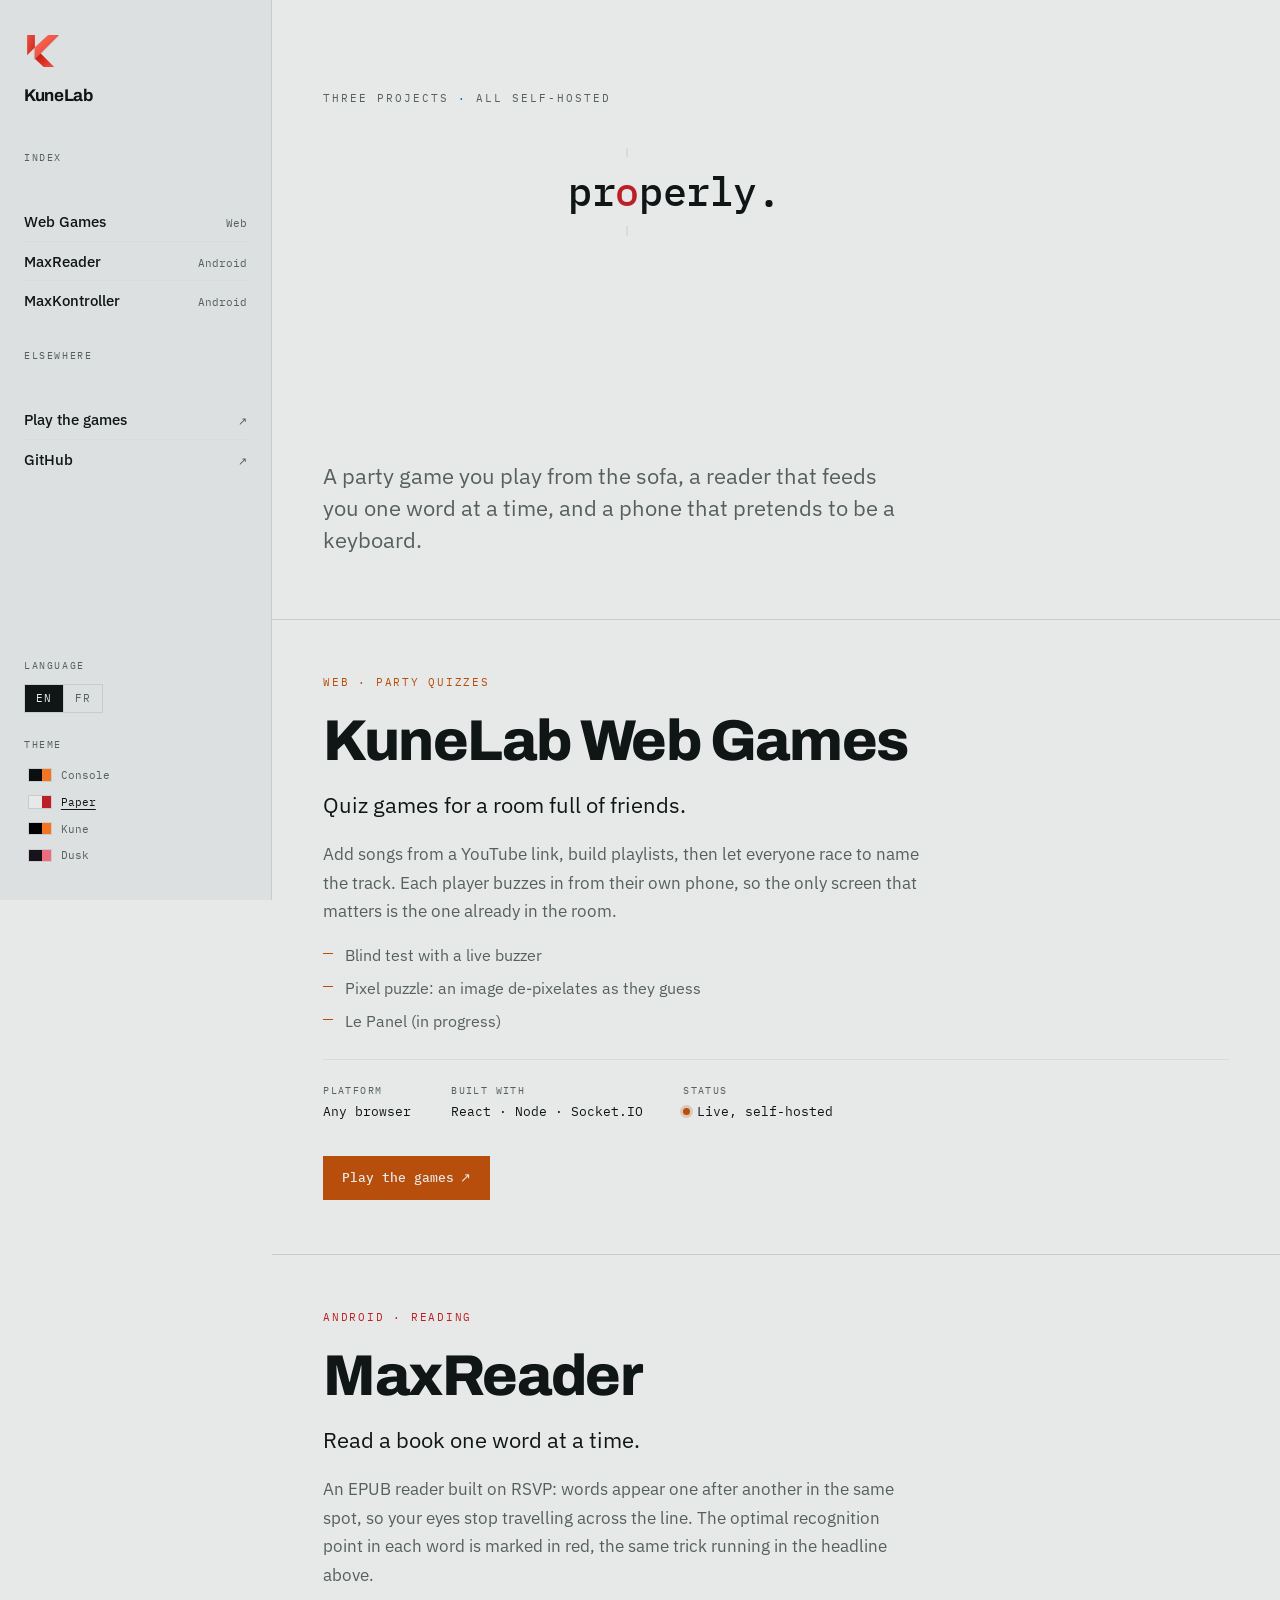
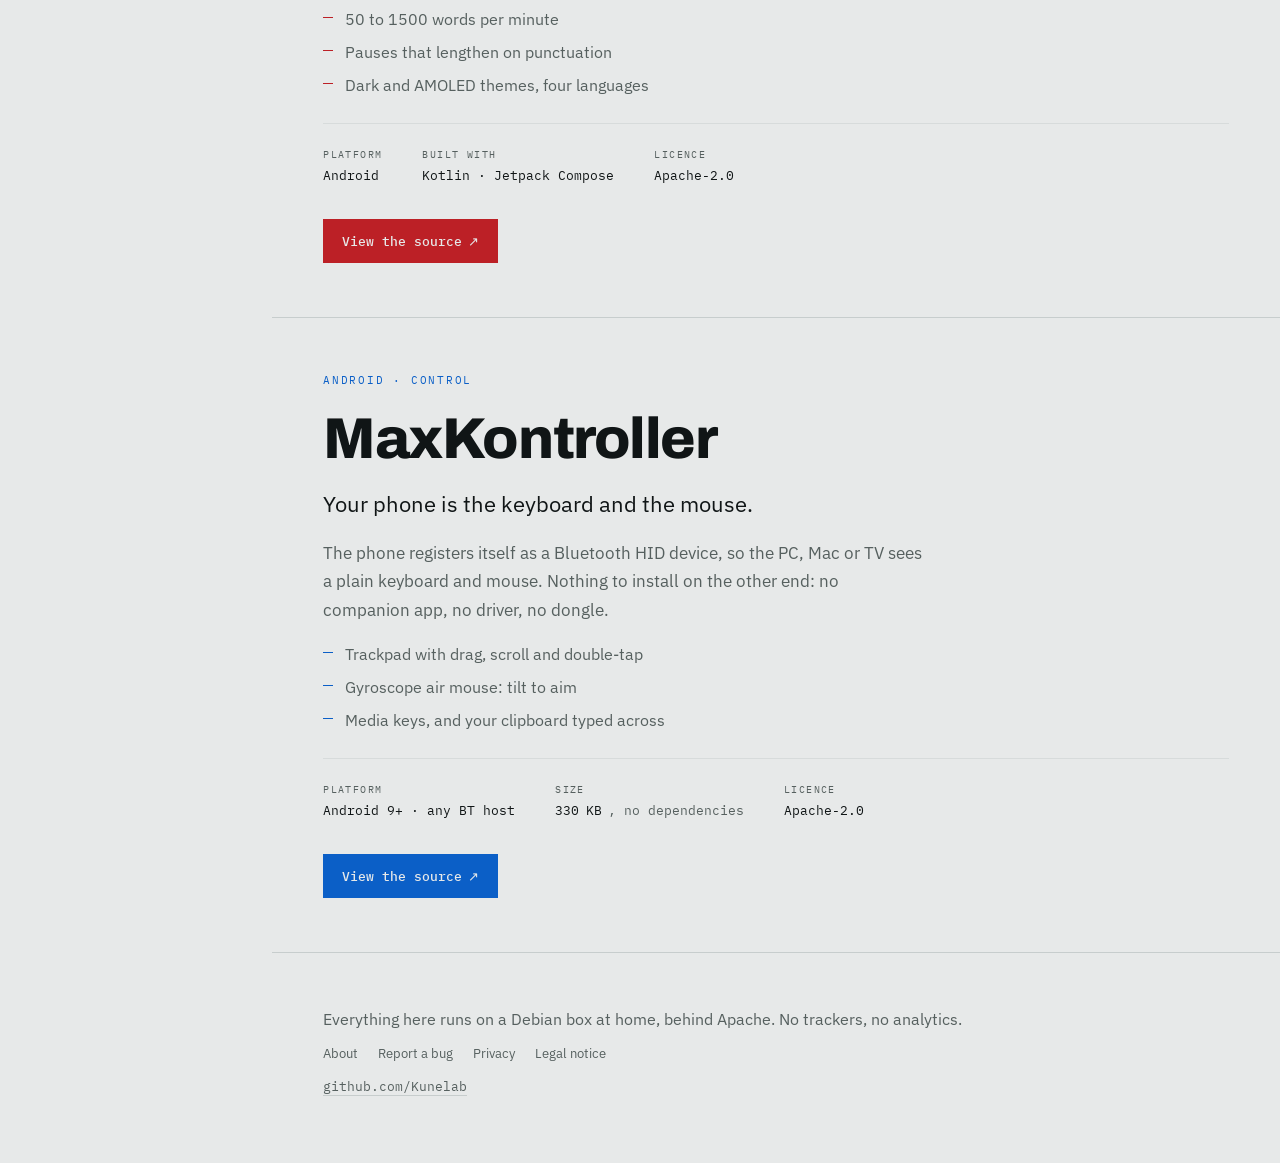
==== commit aeb15c73: "RGPD" ====
--- a/index.html
+++ b/index.html
@@ -342,6 +342,12 @@
             Everything here runs on a Debian box at home, behind Apache. No
             trackers, no analytics.
           </p>
+          <nav class="foot__links" aria-label="Pages">
+            <a href="a-propos.html" data-i18n="navAbout">À propos</a>
+            <a href="signaler-un-bug.html" data-i18n="navBug">Signaler un bug</a>
+            <a href="confidentialite.html" data-i18n="navPrivacy">Confidentialité</a>
+            <a href="mentions-legales.html" data-i18n="navMentions">Mentions légales</a>
+          </nav>
           <p class="foot__meta">
             <a href="https://github.com/Kunelab" rel="noopener"
               >github.com/Kunelab</a
--- a/assets/css/hub.css
+++ b/assets/css/hub.css
@@ -290,6 +290,14 @@
   border-bottom:1px solid var(--line)}
 .foot__meta a:hover{color:var(--focus); border-color:var(--focus)}
 
+/* The legal and contact links. Quiet, wrapping on a phone, and deliberately not
+   in the rail: nobody navigates to a privacy policy, they look for it at the
+   bottom of the page. */
+.foot__links{display:flex; flex-wrap:wrap; gap:.35rem 1.25rem; font-size:var(--s-1)}
+.foot__links a{color:var(--ink-muted); text-decoration:none}
+.foot__links a:hover,.foot__links a:focus-visible{color:var(--a-kune); text-decoration:underline;
+  text-underline-offset:2px}
+
 /* ---------- responsive ---------- */
 @media (max-width:60rem){
   .shell{grid-template-columns:minmax(0,1fr)}
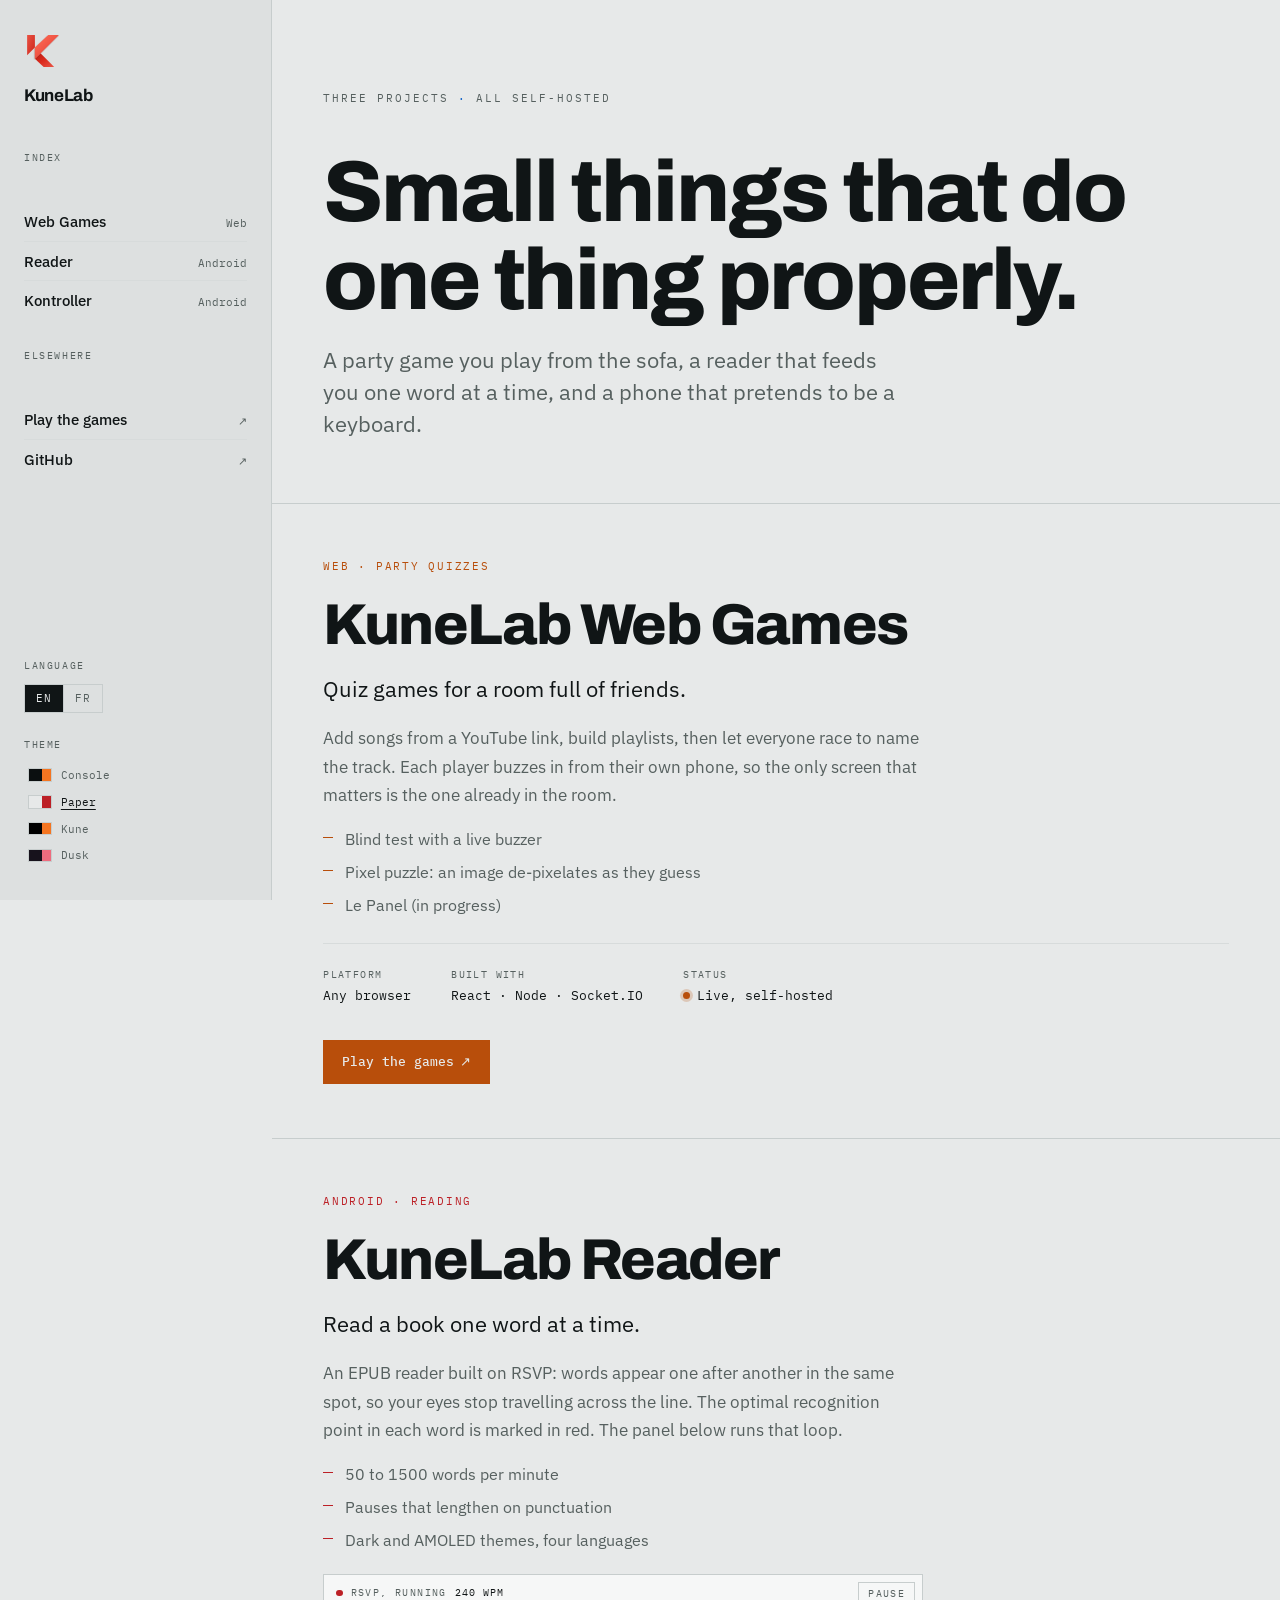
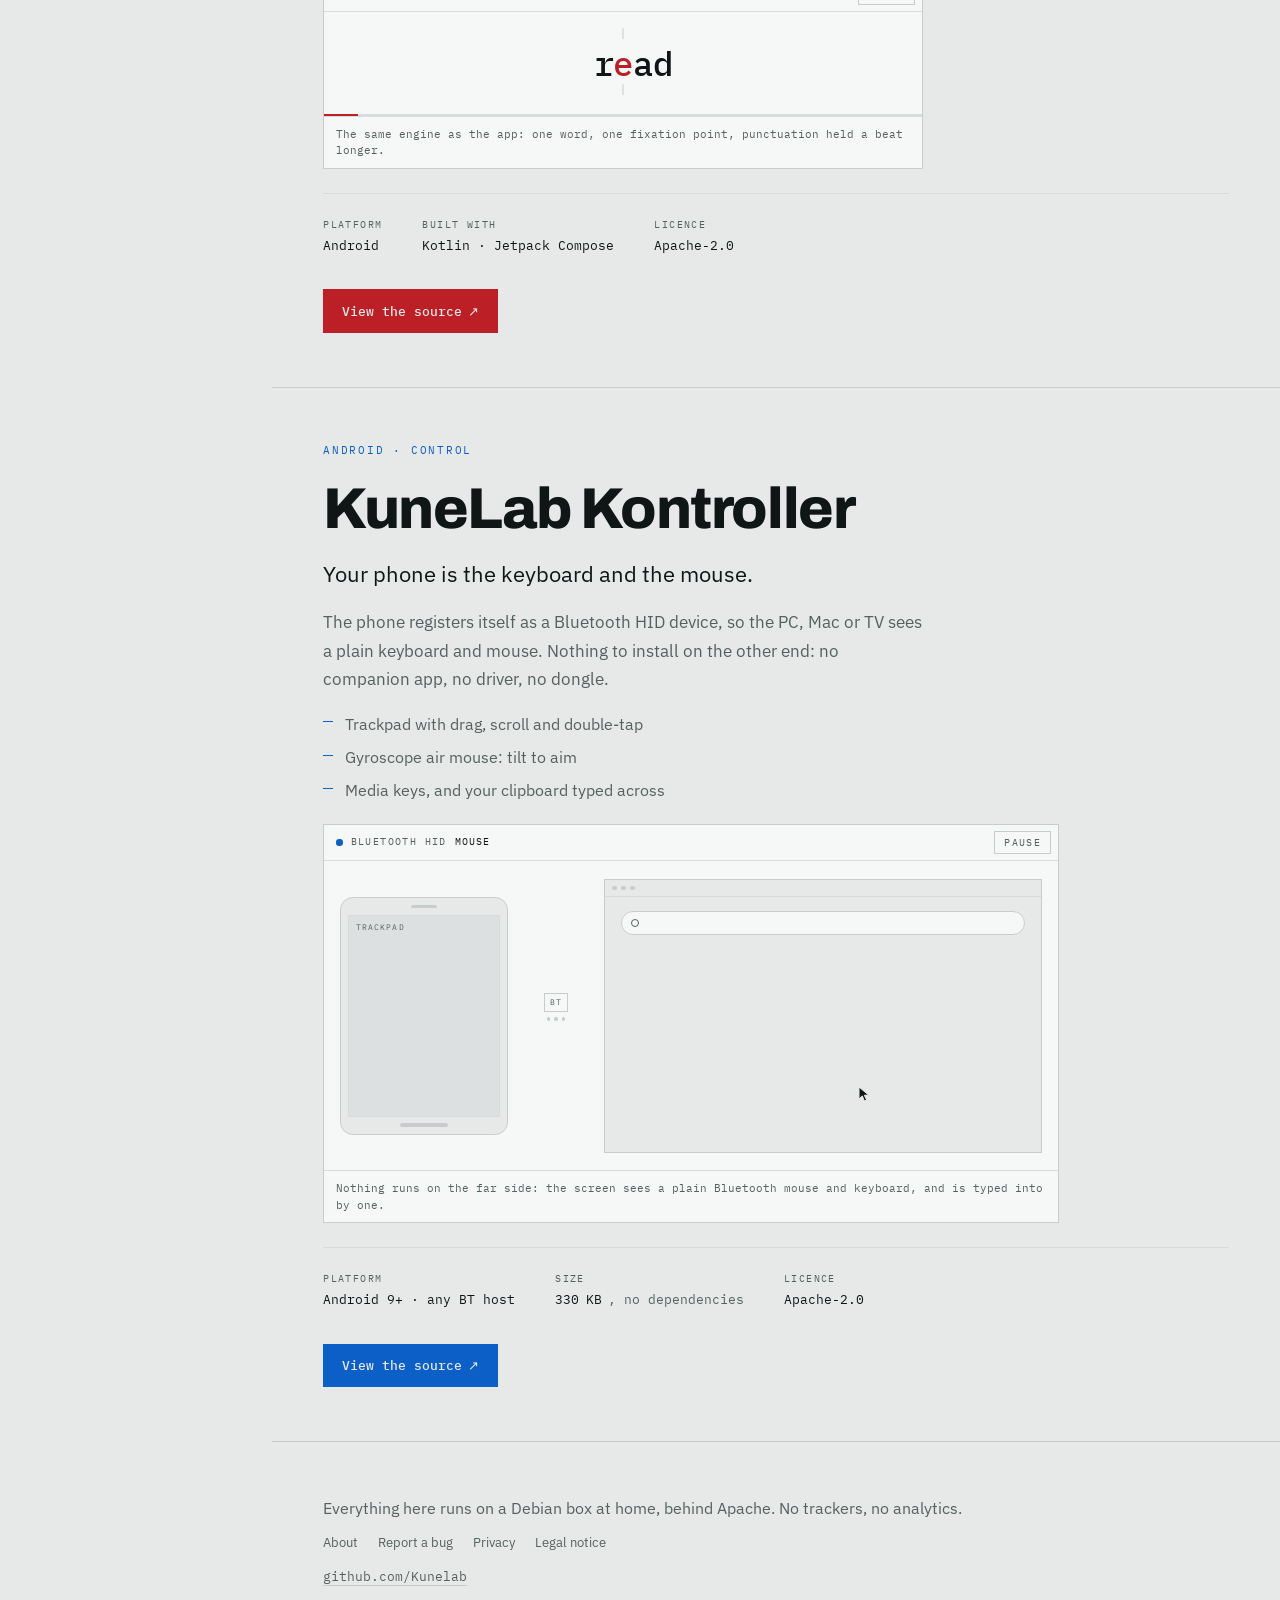
==== commit 91c50ed0: "animation for apps" ====
--- a/index.html
+++ b/index.html
@@ -6,7 +6,7 @@
     <title>KuneLab: projects</title>
     <meta
       name="description"
-      content="Index of the projects built at KuneLab: Web Games party quizzes, the MaxReader RSVP reader, and the MaxKontroller Bluetooth remote."
+      content="Index of the projects built at KuneLab: Web Games party quizzes, the KuneLab Reader RSVP reader, and the KuneLab Kontroller Bluetooth remote."
     />
     <link rel="icon" type="image/svg+xml" href="assets/img/KuneLab.svg" />
     <link rel="stylesheet" href="assets/css/hub.css" />
@@ -41,16 +41,16 @@
               >
             </li>
             <li>
-              <a href="#maxreader"
-                ><span class="nav__name">MaxReader</span
+              <a href="#reader"
+                ><span class="nav__name">Reader</span
                 ><span class="nav__kind" data-i18n="kindAndroid"
                   >Android</span
                 ></a
               >
             </li>
             <li>
-              <a href="#maxkontroller"
-                ><span class="nav__name">MaxKontroller</span
+              <a href="#kontroller"
+                ><span class="nav__name">Kontroller</span
                 ><span class="nav__kind" data-i18n="kindAndroid2"
                   >Android</span
                 ></a
@@ -164,15 +164,6 @@
             <span class="hero__dot" aria-hidden="true">·</span>
             <span data-i18n="heroEyebrow2">all self-hosted</span>
           </p>
-
-          <div class="rsvp" aria-hidden="true">
-            <div class="rsvp__guide rsvp__guide--top"></div>
-            <div class="rsvp__word">
-              <span class="rsvp__pre"></span><span class="rsvp__orp"></span
-              ><span class="rsvp__post"></span>
-            </div>
-            <div class="rsvp__guide rsvp__guide--bottom"></div>
-          </div>
 
           <h1 class="hero__title" data-i18n="heroTitle">
             Small things that do one thing properly.
@@ -234,11 +225,11 @@
           </div>
         </article>
 
-        <article class="entry entry--reader" id="maxreader">
+        <article class="entry entry--reader" id="reader">
           <p class="entry__kind">
             <span data-i18n="readerKind">Android · reading</span>
           </p>
-          <h2 class="entry__title">MaxReader</h2>
+          <h2 class="entry__title">KuneLab Reader</h2>
           <p class="entry__thesis" data-i18n="readerThesis">
             Read a book one word at a time.
           </p>
@@ -257,6 +248,37 @@
               </li>
             </ul>
           </div>
+
+          <div class="demo demo--reader" data-paused="false">
+            <div class="demo__bar">
+              <span class="demo__what">
+                <span class="demo__led" aria-hidden="true"></span>
+                <span data-i18n="demoReaderBar">RSVP, running</span>
+                <span class="demo__val" data-wpm aria-hidden="true"></span>
+              </span>
+              <button
+                type="button"
+                class="demo__toggle"
+                data-toggle="reader"
+                aria-pressed="false"
+              >
+                Pause
+              </button>
+            </div>
+            <div class="rsvp" aria-hidden="true">
+              <div class="rsvp__guide rsvp__guide--top"></div>
+              <div class="rsvp__word">
+                <span class="rsvp__pre"></span><span class="rsvp__orp"></span
+                ><span class="rsvp__post"></span>
+              </div>
+              <div class="rsvp__guide rsvp__guide--bottom"></div>
+              <div class="rsvp__rail"><span class="rsvp__fill"></span></div>
+            </div>
+            <p class="demo__foot" data-i18n="demoReaderNote">
+              The same engine as the app: one word, one fixation point.
+            </p>
+          </div>
+
           <dl class="spec">
             <div>
               <dt data-i18n="specPlatform2">Platform</dt>
@@ -282,11 +304,11 @@
           </div>
         </article>
 
-        <article class="entry entry--kontroller" id="maxkontroller">
+        <article class="entry entry--kontroller" id="kontroller">
           <p class="entry__kind">
             <span data-i18n="kontrollerKind">Android · control</span>
           </p>
-          <h2 class="entry__title">MaxKontroller</h2>
+          <h2 class="entry__title">KuneLab Kontroller</h2>
           <p class="entry__thesis" data-i18n="kontrollerThesis">
             Your phone is the keyboard and the mouse.
           </p>
@@ -306,6 +328,123 @@
               </li>
             </ul>
           </div>
+
+          <div class="demo demo--pad" data-paused="false">
+            <div class="demo__bar">
+              <span class="demo__what">
+                <span class="demo__led" aria-hidden="true"></span>
+                <span data-i18n="demoPadBar">Bluetooth HID, simulated</span>
+                <span class="demo__val" data-mode aria-hidden="true"></span>
+              </span>
+              <button
+                type="button"
+                class="demo__toggle"
+                data-toggle="pad"
+                aria-pressed="false"
+              >
+                Pause
+              </button>
+            </div>
+
+            <div class="pad" aria-hidden="true">
+              <div class="pad__phone">
+                <span class="pad__brow"></span>
+
+                <div class="pad__faces">
+                  <div class="pad__face" data-face="pad">
+                    <span class="pad__hint" data-i18n="demoPadHint">trackpad</span>
+                    <span class="pad__touch"></span>
+                    <span class="pad__ripple"></span>
+                  </div>
+
+                  <div class="pad__face pad__face--keys" data-face="keys">
+                    <div class="kbd">
+                      <div class="kbd__row">
+                        <span class="kbd__k" data-k="q">q</span
+                        ><span class="kbd__k" data-k="w">w</span
+                        ><span class="kbd__k" data-k="e">e</span
+                        ><span class="kbd__k" data-k="r">r</span
+                        ><span class="kbd__k" data-k="t">t</span
+                        ><span class="kbd__k" data-k="y">y</span
+                        ><span class="kbd__k" data-k="u">u</span
+                        ><span class="kbd__k" data-k="i">i</span
+                        ><span class="kbd__k" data-k="o">o</span
+                        ><span class="kbd__k" data-k="p">p</span>
+                      </div>
+                      <div class="kbd__row kbd__row--mid">
+                        <span class="kbd__k" data-k="a">a</span
+                        ><span class="kbd__k" data-k="s">s</span
+                        ><span class="kbd__k" data-k="d">d</span
+                        ><span class="kbd__k" data-k="f">f</span
+                        ><span class="kbd__k" data-k="g">g</span
+                        ><span class="kbd__k" data-k="h">h</span
+                        ><span class="kbd__k" data-k="j">j</span
+                        ><span class="kbd__k" data-k="k">k</span
+                        ><span class="kbd__k" data-k="l">l</span>
+                      </div>
+                      <div class="kbd__row">
+                        <span class="kbd__k kbd__k--mod">&#8679;</span
+                        ><span class="kbd__k" data-k="z">z</span
+                        ><span class="kbd__k" data-k="x">x</span
+                        ><span class="kbd__k" data-k="c">c</span
+                        ><span class="kbd__k" data-k="v">v</span
+                        ><span class="kbd__k" data-k="b">b</span
+                        ><span class="kbd__k" data-k="n">n</span
+                        ><span class="kbd__k" data-k="m">m</span
+                        ><span class="kbd__k kbd__k--mod">&#9003;</span>
+                      </div>
+                      <div class="kbd__row kbd__row--last">
+                        <span class="kbd__k kbd__k--space" data-k=" "></span
+                        ><span class="kbd__k kbd__k--enter" data-k="enter"
+                          >&#8629;</span
+                        >
+                      </div>
+                    </div>
+                  </div>
+                </div>
+
+                <span class="pad__bar"></span>
+              </div>
+
+              <div class="pad__link">
+                <span class="pad__chip">BT</span>
+                <span class="pad__wire"><i></i><i></i><i></i></span>
+                <span class="pad__hid" data-hid></span>
+              </div>
+
+              <div class="pad__screen">
+                <div class="pad__chrome"><i></i><i></i><i></i></div>
+                <div class="pad__desk">
+                  <div class="pad__search">
+                    <span class="pad__glass"></span>
+                    <span class="pad__query"></span><span class="pad__caret"></span>
+                  </div>
+                  <ul class="pad__hits">
+                    <li><i></i></li>
+                    <li><i></i></li>
+                    <li><i></i></li>
+                  </ul>
+                  <span class="pad__cursor">
+                    <svg viewBox="0 0 12 16" width="12" height="16">
+                      <path
+                        d="M1 1 1 13 4.3 9.9 6.4 15 8.6 14 6.4 9.3 10.6 9z"
+                        fill="currentColor"
+                        stroke="var(--ground)"
+                        stroke-width="1"
+                        stroke-linejoin="round"
+                      />
+                    </svg>
+                  </span>
+                </div>
+              </div>
+            </div>
+
+            <p class="demo__foot" data-i18n="demoPadNote">
+              Nothing runs on the far side: the screen sees a plain Bluetooth
+              keyboard and mouse.
+            </p>
+          </div>
+
           <dl class="spec">
             <div>
               <dt data-i18n="specPlatform3">Platform</dt>
--- a/assets/css/hub.css
+++ b/assets/css/hub.css
@@ -204,25 +204,6 @@
 }
 .hero__dot{color:var(--focus)}
 
-/* RSVP display: the recognition point stays pinned to one x-position */
-.rsvp{
-  position:relative; height:5.5rem; margin-bottom:1.75rem;
-  max-width:min(38rem,100%); display:none; align-content:center; overflow:hidden;
-  transition:height .45s ease, margin-bottom .45s ease, opacity .3s ease;
-}
-.rsvp__guide{position:absolute; left:50%; width:1px; height:.6rem; background:var(--line);
-  transform:translateX(-.5px)}
-.rsvp__guide--top{top:0}
-.rsvp__guide--bottom{bottom:0}
-.rsvp__word{
-  display:flex; align-items:baseline; font-family:var(--mono); font-weight:500;
-  font-size:clamp(1.5rem,4.5vw,2.5rem); letter-spacing:-.01em;
-}
-.rsvp__pre{flex:1; text-align:right}
-.rsvp__post{flex:1; text-align:left}
-.rsvp__orp{color:var(--orp); font-weight:500}
-.rsvp[data-done="true"]{height:0; margin-bottom:0; opacity:0}
-
 .hero__title{font-size:var(--s4); max-width:19ch; margin-bottom:1.25rem}
 .hero__sub{font-size:var(--s2); color:var(--ink-muted); max-width:44ch; line-height:1.45}
 
@@ -268,6 +249,173 @@
 .num{font-variant-numeric:tabular-nums}
 .dot{width:.45rem; height:.45rem; border-radius:50%; background:var(--accent); flex:none}
 .dot--live{box-shadow:0 0 0 3px color-mix(in srgb,var(--accent) 22%,transparent)}
+
+/* ---------- demos ----------
+   Two small machines that show instead of telling: the reader's RSVP loop and
+   the phone driving a screen it was never plugged into. Both run forever, so
+   both carry a pause control (WCAG 2.2.2) and both stop when out of view.
+   They inherit --accent from the entry around them. */
+.demo{border:1px solid var(--line); background:var(--surface); max-width:var(--measure)}
+.demo--pad{max-width:min(46rem,100%)}
+
+.demo__bar{
+  display:flex; align-items:center; justify-content:space-between; gap:1rem;
+  padding:.4rem .45rem .4rem .75rem; border-bottom:1px solid var(--line-soft);
+  font-family:var(--mono); font-size:.625rem; text-transform:uppercase;
+  letter-spacing:.14em; color:var(--ink-muted);
+}
+.demo__what{display:flex; align-items:center; gap:.5rem; min-width:0}
+.demo__led{
+  width:.4rem; height:.4rem; border-radius:50%; background:var(--accent); flex:none;
+  animation:demo-led 2.2s ease-in-out infinite;
+}
+.demo[data-paused="true"] .demo__led{animation:none; opacity:.3}
+@keyframes demo-led{0%,100%{opacity:1} 50%{opacity:.2}}
+.demo__val{color:var(--ink); letter-spacing:.1em; font-variant-numeric:tabular-nums}
+.demo__toggle{
+  flex:none; cursor:pointer; background:transparent; border:1px solid var(--line);
+  padding:.25rem .55rem; color:var(--ink-muted);
+  font-family:var(--mono); font-size:.625rem; text-transform:uppercase; letter-spacing:.14em;
+}
+.demo__toggle:hover{color:var(--accent); border-color:var(--accent)}
+.demo__foot{
+  padding:.55rem .75rem; border-top:1px solid var(--line-soft);
+  font-family:var(--mono); font-size:.6875rem; line-height:1.5; color:var(--ink-muted);
+}
+
+/* RSVP: the recognition point stays pinned to one x-position, as in the app */
+.rsvp{position:relative; height:6.5rem; display:grid; align-content:center;
+  overflow:hidden; padding:0 1rem}
+.rsvp__guide{position:absolute; left:50%; width:1px; height:.7rem; background:var(--line);
+  transform:translateX(-.5px)}
+.rsvp__guide--top{top:1rem}
+.rsvp__guide--bottom{bottom:1.3rem}
+.rsvp__word{
+  display:flex; align-items:baseline; font-family:var(--mono); font-weight:500;
+  font-size:clamp(1.4rem,4vw,2.1rem); letter-spacing:-.01em;
+}
+.rsvp__pre{flex:1; text-align:right}
+.rsvp__post{flex:1; text-align:left}
+.rsvp__orp{color:var(--orp); font-weight:500}
+.rsvp__rail{position:absolute; left:0; right:0; bottom:0; height:2px; background:var(--line-soft)}
+.rsvp__fill{display:block; height:100%; width:0; background:var(--accent);
+  transition:width .2s linear}
+
+/* Kontroller: phone, radio, and a screen with nothing installed on it */
+.pad{
+  display:grid; grid-template-columns:10.5rem auto minmax(0,1fr);
+  align-items:center; gap:1rem; padding:1.1rem 1rem;
+}
+.pad__phone{
+  display:grid; gap:.4rem; padding:.45rem; background:var(--ground);
+  border:1px solid var(--line); border-radius:.8rem;
+}
+.pad__brow,.pad__bar{justify-self:center; background:var(--line); border-radius:1rem}
+.pad__brow{width:1.6rem; height:.2rem}
+.pad__bar{width:3rem; height:.2rem}
+
+/* Both faces share one grid cell, so swapping pad for keyboard is a crossfade
+   and not a reflow of everything below it. */
+.pad__faces{display:grid; aspect-ratio:3/4}
+.pad__face{
+  grid-area:1/1; position:relative; overflow:hidden;
+  border:1px solid var(--line-soft); background:var(--sunk);
+  opacity:0; visibility:hidden; transition:opacity .28s ease;
+}
+.pad__face[data-live="true"]{opacity:1; visibility:visible}
+.pad__hint{
+  position:absolute; left:.4rem; top:.35rem; font-family:var(--mono); font-size:.5rem;
+  letter-spacing:.14em; text-transform:uppercase; color:var(--ink-muted);
+}
+.pad__touch,.pad__ripple{
+  position:absolute; left:50%; top:50%; width:1.3rem; height:1.3rem;
+  margin:-.65rem 0 0 -.65rem; border-radius:50%; opacity:0;
+}
+.pad__touch{
+  background:color-mix(in srgb,var(--accent) 22%,transparent); border:1px solid var(--accent);
+  transition:opacity .16s ease, left .2s linear, top .2s linear;
+}
+.pad__touch[data-on="true"]{opacity:1}
+.pad__ripple{border:1px solid var(--accent)}
+.pad__ripple[data-tap="true"]{animation:pad-tap .45s ease-out}
+@keyframes pad-tap{from{transform:scale(.55); opacity:.9} to{transform:scale(2.4); opacity:0}}
+
+/* The keyboard slides up over the pad, as it does on the phone: the pad does
+   not go away, it dims behind the keys. */
+.pad__face--keys{background:transparent; border:0; opacity:1; visibility:visible}
+.pad__face[data-live="true"][data-dim="true"]{opacity:.3}
+.kbd{
+  position:absolute; left:0; right:0; bottom:0; display:grid; gap:.18rem;
+  padding:.3rem .2rem; background:var(--surface); border-top:1px solid var(--line);
+  transform:translateY(105%); transition:transform .3s ease;
+}
+.pad__face--keys[data-live="true"] .kbd{transform:none}
+.kbd__row{display:flex; gap:.14rem; justify-content:center}
+.kbd__row--mid{padding:0 .35rem}
+.kbd__row--last{margin-top:.1rem}
+.kbd__k{
+  flex:1 1 0; min-width:0; height:1rem; display:grid; place-items:center;
+  border:1px solid var(--line-soft); border-radius:.12rem; background:var(--surface);
+  font-family:var(--mono); font-size:.5rem; color:var(--ink-muted);
+  transition:background .12s ease, color .12s ease, border-color .12s ease;
+}
+.kbd__k--space{flex:5 1 0}
+.kbd__k--enter{flex:2 1 0}
+.kbd__k[data-hit="true"]{background:var(--accent); border-color:var(--accent); color:var(--ground)}
+
+.pad__link{
+  display:grid; justify-items:center; gap:.35rem; font-family:var(--mono);
+  font-size:.5rem; letter-spacing:.14em; text-transform:uppercase; color:var(--ink-muted);
+}
+.pad__chip{border:1px solid var(--line); padding:.12rem .3rem}
+.pad__wire{display:flex; align-items:center; justify-content:center; gap:.25rem; width:3rem}
+.pad__wire i{width:.22rem; height:.22rem; border-radius:50%; background:var(--line);
+  animation:pad-flow 1.4s linear infinite}
+.pad__wire i:nth-child(2){animation-delay:.18s}
+.pad__wire i:nth-child(3){animation-delay:.36s}
+.demo[data-paused="true"] .pad__wire i{animation:none}
+@keyframes pad-flow{0%,100%{background:var(--line)} 40%{background:var(--accent)}}
+/* Which HID report is going out right now. Fixed width so it cannot jitter. */
+.pad__hid{width:4rem; min-height:.8rem; text-align:center; color:var(--accent)}
+
+.pad__screen{
+  min-width:0; aspect-ratio:16/10; background:var(--ground);
+  border:1px solid var(--line); display:grid; grid-template-rows:auto minmax(0,1fr);
+}
+.pad__chrome{display:flex; gap:.25rem; padding:.35rem .45rem;
+  border-bottom:1px solid var(--line-soft)}
+.pad__chrome i{width:.3rem; height:.3rem; border-radius:50%; background:var(--line)}
+.pad__desk{position:relative; overflow:hidden; padding:.9rem 1rem}
+.pad__search{
+  display:flex; align-items:center; gap:.4rem; height:1.5rem; padding:0 .55rem;
+  border:1px solid var(--line); border-radius:1rem; background:var(--surface);
+  font-family:var(--mono); font-size:.625rem; color:var(--ink);
+  transition:border-color .2s ease, box-shadow .2s ease;
+}
+.pad__search[data-focus="true"]{
+  border-color:var(--accent); box-shadow:0 0 0 2px color-mix(in srgb,var(--accent) 16%,transparent);
+}
+.pad__glass{width:.5rem; height:.5rem; border:1px solid var(--ink-muted); border-radius:50%;
+  flex:none}
+.pad__query{white-space:pre}
+.pad__caret{width:1px; height:.8rem; background:var(--accent); opacity:0}
+.pad__search[data-focus="true"] .pad__caret{animation:pad-caret 1s step-end infinite}
+.demo[data-paused="true"] .pad__caret{animation:none}
+@keyframes pad-caret{0%,50%{opacity:1} 50.01%,100%{opacity:0}}
+.pad__hits{
+  display:grid; gap:.45rem; margin-top:.7rem; opacity:0; transform:translateY(.3rem);
+  transition:opacity .3s ease, transform .3s ease;
+}
+.pad__hits[data-on="true"]{opacity:1; transform:none}
+.pad__hits i{display:block; height:.3rem; border-radius:1rem; background:var(--line)}
+.pad__hits li:nth-child(1) i{width:62%}
+.pad__hits li:nth-child(2) i{width:45%}
+.pad__hits li:nth-child(3) i{width:71%}
+.pad__cursor{
+  position:absolute; left:50%; top:50%; line-height:0; color:var(--ink);
+  transition:left .22s linear, top .22s linear;
+}
+.pad__cursor path{stroke:var(--ground)}
 
 .entry__actions{display:flex; flex-wrap:wrap; gap:.6rem; margin-top:.5rem}
 .btn{
@@ -310,6 +458,13 @@
   .hero{padding-top:3rem}
 }
 
+@media (max-width:44rem){
+  .pad{grid-template-columns:minmax(0,1fr); justify-items:center; gap:.8rem}
+  .pad__phone{width:9.5rem}
+  .pad__link{grid-auto-flow:column; align-items:center; gap:.55rem}
+  .pad__screen{width:100%}
+}
+
 @media (max-width:26rem){
   .rail__controls{grid-template-columns:minmax(0,1fr); gap:1.25rem}
   .themes{grid-template-columns:minmax(0,1fr)}
